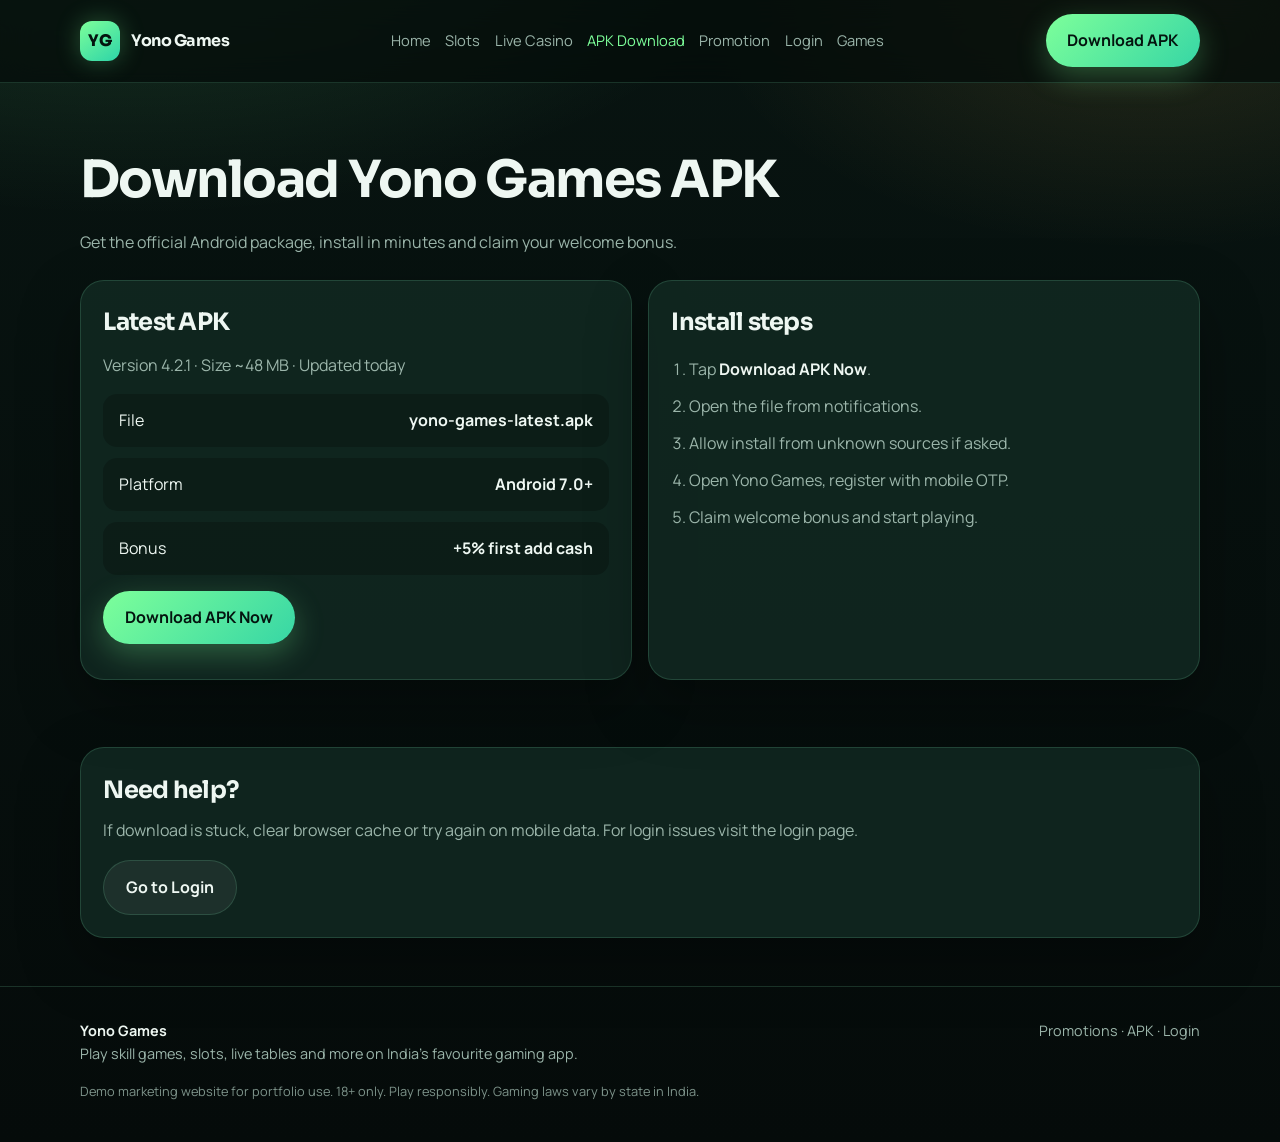
==== apk.html @ c2e61c08 "Initial commit: Yono Games brand site" ====
<!DOCTYPE html>
<html lang="en">
<head>
  <meta charset="UTF-8" />
  <meta name="viewport" content="width=device-width, initial-scale=1.0" />
  <title>APK Download | Yono Games</title>
  <meta name="description" content="Download the latest Yono Games APK for Android. Fast install guide, safe APK and welcome bonus." />
  <link rel="preconnect" href="https://fonts.googleapis.com" />
  <link rel="preconnect" href="https://fonts.gstatic.com" crossorigin />
  <link href="https://fonts.googleapis.com/css2?family=Manrope:wght@400;600;700&family=Sora:wght@600;700;800&display=swap" rel="stylesheet" />
  <link rel="stylesheet" href="assets/styles.css" />
</head>
<body>
  <header class="site-header" data-header></header>
  <main class="container">
    <section class="page-hero">
      <h1>Download Yono Games APK</h1>
      <p>Get the official Android package, install in minutes and claim your welcome bonus.</p>
    </section>

    <section class="grid-2 section" style="padding-top:0">
      <div class="panel">
        <h2>Latest APK</h2>
        <p style="color:var(--muted);margin:.7rem 0 1rem">Version 4.2.1 · Size ~48 MB · Updated today</p>
        <ul class="bonus-list" style="margin-bottom:1rem">
          <li><span>File</span><strong>yono-games-latest.apk</strong></li>
          <li><span>Platform</span><strong>Android 7.0+</strong></li>
          <li><span>Bonus</span><strong>+5% first add cash</strong></li>
        </ul>
        <a class="btn btn-primary" href="#download" id="apk-download">Download APK Now</a>
        <p id="download-status" style="color:var(--muted);margin-top:.8rem;font-size:.9rem"></p>
      </div>

      <div class="panel">
        <h2>Install steps</h2>
        <ol style="margin:1rem 0 0 1.1rem;color:var(--muted);display:grid;gap:.7rem">
          <li>Tap <strong style="color:#eef7f2">Download APK Now</strong>.</li>
          <li>Open the file from notifications.</li>
          <li>Allow install from unknown sources if asked.</li>
          <li>Open Yono Games, register with mobile OTP.</li>
          <li>Claim welcome bonus and start playing.</li>
        </ol>
      </div>
    </section>

    <section class="panel" style="margin-top:1rem">
      <h2>Need help?</h2>
      <p style="color:var(--muted);margin:.6rem 0 1rem">If download is stuck, clear browser cache or try again on mobile data. For login issues visit the login page.</p>
      <a class="btn btn-secondary" href="login.html">Go to Login</a>
    </section>
  </main>
  <footer class="site-footer" data-footer></footer>
  <script src="assets/site.js"></script>
  <script>
    document.getElementById("apk-download")?.addEventListener("click", (e) => {
      e.preventDefault();
      const status = document.getElementById("download-status");
      status.textContent = "Preparing yono-games-latest.apk... Demo download started (placeholder).";
      setTimeout(() => {
        status.textContent = "APK ready. In production this would download the real file.";
      }, 900);
    });
  </script>
</body>
</html>
---- assets/styles.css ----
:root {
  --bg: #07110f;
  --bg-2: #0d1c18;
  --panel: rgba(18, 40, 34, 0.88);
  --line: rgba(120, 220, 170, 0.18);
  --text: #eef7f2;
  --muted: #9bb5aa;
  --lime: #7dff9a;
  --amber: #ffc857;
  --coral: #ff6b5a;
  --glow: rgba(125, 255, 154, 0.28);
  --radius: 18px;
  --shadow: 0 24px 60px rgba(0, 0, 0, 0.35);
  --font-display: "Sora", system-ui, sans-serif;
  --font-body: "Manrope", system-ui, sans-serif;
}

* { box-sizing: border-box; margin: 0; padding: 0; }

html { scroll-behavior: smooth; }

body {
  font-family: var(--font-body);
  color: var(--text);
  background:
    radial-gradient(1200px 600px at 10% -10%, rgba(125, 255, 154, 0.16), transparent 55%),
    radial-gradient(900px 500px at 90% 0%, rgba(255, 200, 87, 0.12), transparent 50%),
    linear-gradient(180deg, #081411 0%, #050b0a 100%);
  min-height: 100vh;
  line-height: 1.6;
}

img { max-width: 100%; display: block; }
a { color: inherit; text-decoration: none; }
ul { list-style: none; }

.container {
  width: min(1120px, calc(100% - 2rem));
  margin-inline: auto;
}

.site-header {
  position: sticky;
  top: 0;
  z-index: 50;
  backdrop-filter: blur(16px);
  background: rgba(5, 12, 10, 0.75);
  border-bottom: 1px solid var(--line);
}

.nav {
  display: flex;
  align-items: center;
  justify-content: space-between;
  gap: 1rem;
  padding: 0.9rem 0;
}

.brand {
  display: flex;
  align-items: center;
  gap: 0.7rem;
  font-family: var(--font-display);
  font-weight: 700;
  letter-spacing: -0.03em;
}

.brand-mark {
  width: 40px;
  height: 40px;
  border-radius: 12px;
  display: grid;
  place-items: center;
  background: linear-gradient(145deg, var(--lime), #2dd4a8);
  color: #04140f;
  font-weight: 800;
  box-shadow: 0 0 24px var(--glow);
}

.nav-links {
  display: flex;
  flex-wrap: wrap;
  gap: 0.35rem 0.9rem;
  font-size: 0.92rem;
  color: var(--muted);
}

.nav-links a:hover,
.nav-links a.active {
  color: var(--lime);
}

.btn {
  display: inline-flex;
  align-items: center;
  justify-content: center;
  gap: 0.45rem;
  border: 0;
  border-radius: 999px;
  padding: 0.85rem 1.35rem;
  font-weight: 700;
  cursor: pointer;
  transition: transform 0.2s ease, box-shadow 0.2s ease, background 0.2s ease;
}

.btn:hover { transform: translateY(-2px); }

.btn-primary {
  background: linear-gradient(135deg, var(--lime), #37d6a5);
  color: #04140f;
  box-shadow: 0 10px 30px var(--glow);
}

.btn-secondary {
  background: rgba(255, 255, 255, 0.06);
  color: var(--text);
  border: 1px solid var(--line);
}

.btn-amber {
  background: linear-gradient(135deg, var(--amber), #ff8f4a);
  color: #2a1600;
}

.hero {
  padding: 4.5rem 0 3rem;
  display: grid;
  gap: 2rem;
  align-items: center;
}

.hero-copy h1 {
  font-family: var(--font-display);
  font-size: clamp(2.4rem, 6vw, 4.4rem);
  line-height: 1.05;
  letter-spacing: -0.04em;
  max-width: 12ch;
  margin-bottom: 1rem;
}

.hero-copy h1 span {
  background: linear-gradient(90deg, var(--lime), var(--amber));
  -webkit-background-clip: text;
  background-clip: text;
  color: transparent;
}

.lead {
  color: var(--muted);
  font-size: 1.08rem;
  max-width: 42ch;
  margin-bottom: 1.5rem;
}

.hero-actions {
  display: flex;
  flex-wrap: wrap;
  gap: 0.8rem;
  margin-bottom: 1.4rem;
}

.stats {
  display: flex;
  flex-wrap: wrap;
  gap: 1rem;
}

.stat {
  min-width: 120px;
  padding: 0.85rem 1rem;
  border-radius: 14px;
  background: rgba(255, 255, 255, 0.04);
  border: 1px solid var(--line);
}

.stat strong {
  display: block;
  font-family: var(--font-display);
  font-size: 1.25rem;
  color: var(--amber);
}

.stat span {
  color: var(--muted);
  font-size: 0.85rem;
}

.hero-card {
  border-radius: 28px;
  padding: 1.4rem;
  background:
    linear-gradient(160deg, rgba(125, 255, 154, 0.12), transparent 40%),
    var(--panel);
  border: 1px solid var(--line);
  box-shadow: var(--shadow);
  animation: floatCard 5s ease-in-out infinite;
}

.hero-card h3 {
  font-family: var(--font-display);
  margin-bottom: 0.8rem;
}

.bonus-list {
  display: grid;
  gap: 0.7rem;
}

.bonus-list li {
  display: flex;
  justify-content: space-between;
  gap: 1rem;
  padding: 0.85rem 1rem;
  border-radius: 14px;
  background: rgba(0, 0, 0, 0.22);
}

.section {
  padding: 3.2rem 0;
}

.section-head {
  display: flex;
  justify-content: space-between;
  align-items: end;
  gap: 1rem;
  margin-bottom: 1.5rem;
}

.section-head h2,
.page-hero h1,
.panel h2 {
  font-family: var(--font-display);
  letter-spacing: -0.03em;
}

.section-head p,
.page-hero p {
  color: var(--muted);
}

.grid-3,
.grid-4,
.grid-2 {
  display: grid;
  gap: 1rem;
}

.grid-2 { grid-template-columns: repeat(2, minmax(0, 1fr)); }
.grid-3 { grid-template-columns: repeat(3, minmax(0, 1fr)); }
.grid-4 { grid-template-columns: repeat(4, minmax(0, 1fr)); }

.card {
  background: var(--panel);
  border: 1px solid var(--line);
  border-radius: var(--radius);
  padding: 1.2rem;
  transition: transform 0.2s ease, border-color 0.2s ease;
}

.card:hover {
  transform: translateY(-4px);
  border-color: rgba(125, 255, 154, 0.4);
}

.card .icon {
  width: 46px;
  height: 46px;
  border-radius: 14px;
  display: grid;
  place-items: center;
  margin-bottom: 0.9rem;
  background: rgba(125, 255, 154, 0.12);
  color: var(--lime);
  font-size: 1.2rem;
}

.card h3 {
  font-family: var(--font-display);
  margin-bottom: 0.4rem;
}

.card p { color: var(--muted); font-size: 0.95rem; }

.page-hero {
  padding: 3.5rem 0 1.5rem;
}

.page-hero h1 {
  font-size: clamp(2rem, 5vw, 3.2rem);
  margin-bottom: 0.6rem;
}

.panel {
  background: var(--panel);
  border: 1px solid var(--line);
  border-radius: 24px;
  padding: 1.4rem;
  box-shadow: var(--shadow);
}

.form {
  display: grid;
  gap: 0.9rem;
}

.form label {
  display: grid;
  gap: 0.4rem;
  color: var(--muted);
  font-size: 0.92rem;
}

.form input,
.form select,
.form textarea {
  width: 100%;
  border: 1px solid var(--line);
  background: rgba(0, 0, 0, 0.28);
  color: var(--text);
  border-radius: 12px;
  padding: 0.9rem 1rem;
  font: inherit;
}

.form input:focus,
.form select:focus,
.form textarea:focus {
  outline: 2px solid rgba(125, 255, 154, 0.35);
  border-color: transparent;
}

.table {
  width: 100%;
  border-collapse: collapse;
}

.table th,
.table td {
  text-align: left;
  padding: 0.85rem 0.6rem;
  border-bottom: 1px solid var(--line);
}

.table th { color: var(--muted); font-weight: 600; }

.badge {
  display: inline-flex;
  padding: 0.25rem 0.6rem;
  border-radius: 999px;
  background: rgba(125, 255, 154, 0.14);
  color: var(--lime);
  font-size: 0.78rem;
  font-weight: 700;
}

.promo-banner {
  border-radius: 24px;
  padding: 1.6rem;
  background:
    linear-gradient(120deg, rgba(255, 200, 87, 0.18), transparent 45%),
    linear-gradient(160deg, rgba(125, 255, 154, 0.12), transparent 50%),
    var(--panel);
  border: 1px solid var(--line);
  margin-bottom: 1rem;
}

.site-footer {
  margin-top: 3rem;
  padding: 2rem 0 2.5rem;
  border-top: 1px solid var(--line);
  color: var(--muted);
  font-size: 0.9rem;
}

.footer-grid {
  display: flex;
  flex-wrap: wrap;
  justify-content: space-between;
  gap: 1rem;
}

.disclaimer {
  margin-top: 1rem;
  font-size: 0.8rem;
  opacity: 0.8;
}

@keyframes floatCard {
  0%, 100% { transform: translateY(0); }
  50% { transform: translateY(-8px); }
}

@media (max-width: 900px) {
  .hero { grid-template-columns: 1fr; }
  .grid-3, .grid-4, .grid-2 { grid-template-columns: 1fr; }
  .nav-links { display: none; }
  .mobile-nav {
    display: flex;
    gap: 0.6rem;
    overflow-x: auto;
    padding: 0 0 0.8rem;
  }
}

@media (min-width: 901px) {
  .hero { grid-template-columns: 1.2fr 0.8fr; }
  .mobile-nav { display: none; }
}
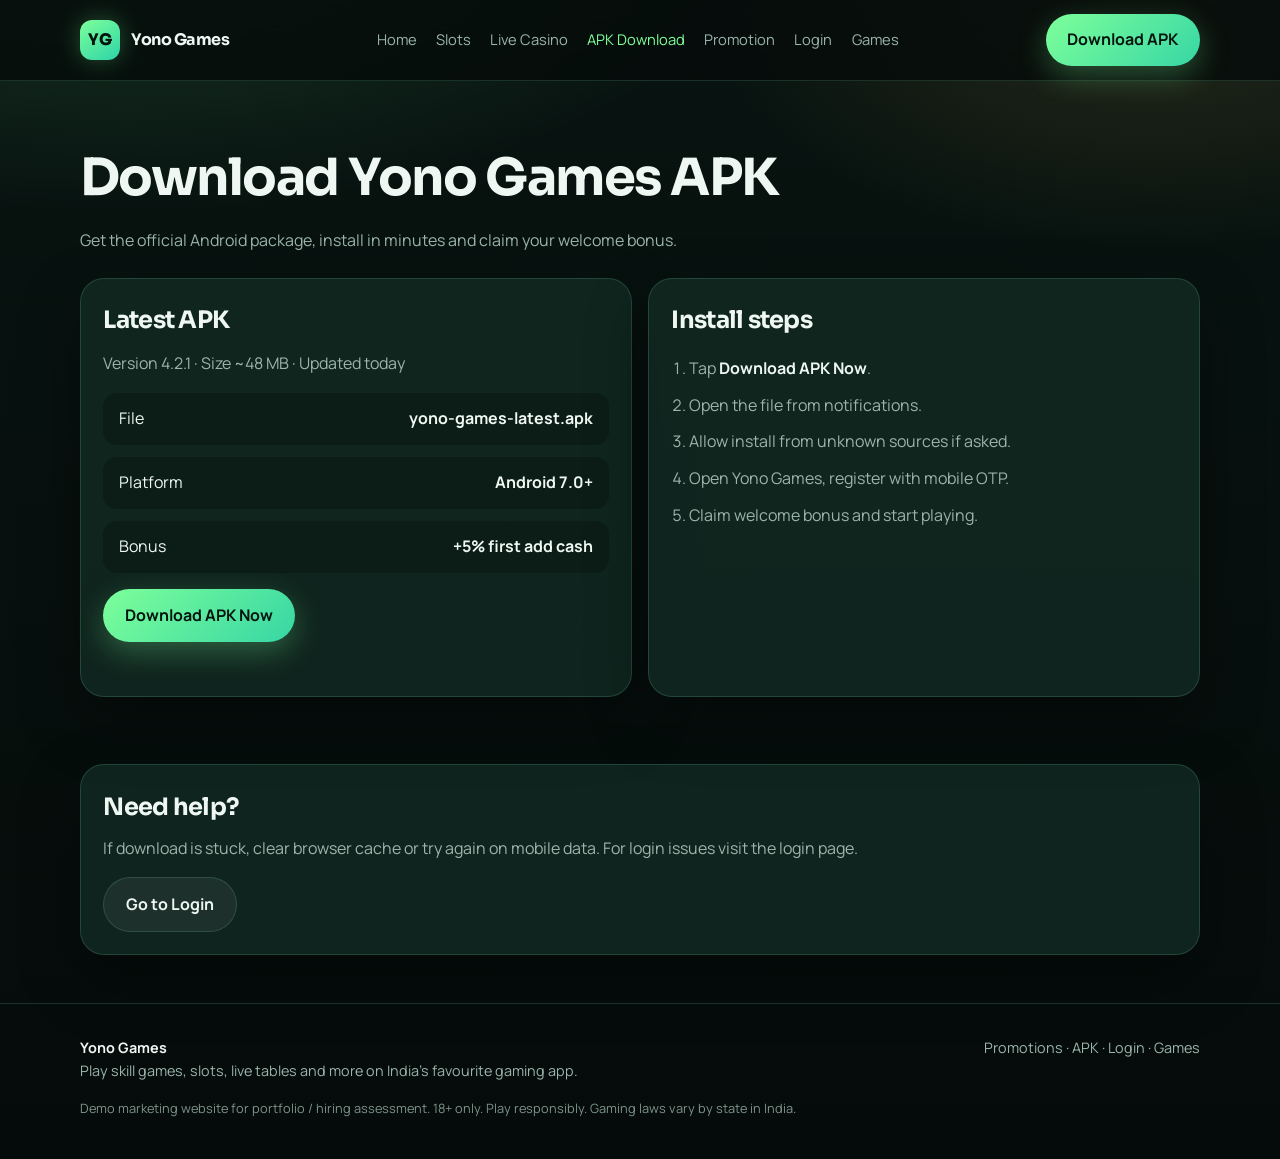
==== commit 0791a1ef: "Polish brand site to senior production quality Keep the same dark lime theme and layout while improv" ====
--- a/apk.html
+++ b/apk.html
@@ -8,11 +8,14 @@
   <link rel="preconnect" href="https://fonts.googleapis.com" />
   <link rel="preconnect" href="https://fonts.gstatic.com" crossorigin />
   <link href="https://fonts.googleapis.com/css2?family=Manrope:wght@400;600;700&family=Sora:wght@600;700;800&display=swap" rel="stylesheet" />
+  <meta name="theme-color" content="#07110f" />
+  <meta name="color-scheme" content="dark" />
   <link rel="stylesheet" href="assets/styles.css" />
 </head>
 <body>
+  <a class="skip-link" href="#main">Skip to content</a>
   <header class="site-header" data-header></header>
-  <main class="container">
+  <main id="main" class="container">
     <section class="page-hero">
       <h1>Download Yono Games APK</h1>
       <p>Get the official Android package, install in minutes and claim your welcome bonus.</p>
@@ -28,7 +31,7 @@
           <li><span>Bonus</span><strong>+5% first add cash</strong></li>
         </ul>
         <a class="btn btn-primary" href="#download" id="apk-download">Download APK Now</a>
-        <p id="download-status" style="color:var(--muted);margin-top:.8rem;font-size:.9rem"></p>
+        <p id="download-status" class="status-toast" role="status" aria-live="polite"></p>
       </div>
 
       <div class="panel">
@@ -51,15 +54,5 @@
   </main>
   <footer class="site-footer" data-footer></footer>
   <script src="assets/site.js"></script>
-  <script>
-    document.getElementById("apk-download")?.addEventListener("click", (e) => {
-      e.preventDefault();
-      const status = document.getElementById("download-status");
-      status.textContent = "Preparing yono-games-latest.apk... Demo download started (placeholder).";
-      setTimeout(() => {
-        status.textContent = "APK ready. In production this would download the real file.";
-      }, 900);
-    });
-  </script>
 </body>
 </html>
--- a/assets/styles.css
+++ b/assets/styles.css
@@ -13,11 +13,20 @@
   --shadow: 0 24px 60px rgba(0, 0, 0, 0.35);
   --font-display: "Sora", system-ui, sans-serif;
   --font-body: "Manrope", system-ui, sans-serif;
-}
-
-* { box-sizing: border-box; margin: 0; padding: 0; }
-
-html { scroll-behavior: smooth; }
+  --header-h: 72px;
+  --touch: 44px;
+}
+
+*,
+*::before,
+*::after { box-sizing: border-box; }
+
+* { margin: 0; padding: 0; }
+
+html {
+  scroll-behavior: smooth;
+  -webkit-text-size-adjust: 100%;
+}
 
 body {
   font-family: var(--font-body);
@@ -28,14 +37,37 @@
     linear-gradient(180deg, #081411 0%, #050b0a 100%);
   min-height: 100vh;
   line-height: 1.6;
-}
-
-img { max-width: 100%; display: block; }
+  overflow-x: hidden;
+}
+
+img { max-width: 100%; display: block; height: auto; }
 a { color: inherit; text-decoration: none; }
 ul { list-style: none; }
+button, input, select, textarea { font: inherit; }
+
+:focus-visible {
+  outline: 2px solid var(--lime);
+  outline-offset: 3px;
+}
+
+.skip-link {
+  position: absolute;
+  left: 1rem;
+  top: -100px;
+  z-index: 1000;
+  background: var(--lime);
+  color: #04140f;
+  padding: 0.7rem 1rem;
+  border-radius: 999px;
+  font-weight: 700;
+}
+
+.skip-link:focus {
+  top: 1rem;
+}
 
 .container {
-  width: min(1120px, calc(100% - 2rem));
+  width: min(1120px, calc(100% - 1.5rem));
   margin-inline: auto;
 }
 
@@ -44,7 +76,8 @@
   top: 0;
   z-index: 50;
   backdrop-filter: blur(16px);
-  background: rgba(5, 12, 10, 0.75);
+  -webkit-backdrop-filter: blur(16px);
+  background: rgba(5, 12, 10, 0.82);
   border-bottom: 1px solid var(--line);
 }
 
@@ -52,8 +85,9 @@
   display: flex;
   align-items: center;
   justify-content: space-between;
-  gap: 1rem;
-  padding: 0.9rem 0;
+  gap: 0.75rem;
+  padding: 0.85rem 0;
+  min-height: var(--header-h);
 }
 
 .brand {
@@ -63,6 +97,7 @@
   font-family: var(--font-display);
   font-weight: 700;
   letter-spacing: -0.03em;
+  flex-shrink: 0;
 }
 
 .brand-mark {
@@ -83,6 +118,14 @@
   gap: 0.35rem 0.9rem;
   font-size: 0.92rem;
   color: var(--muted);
+}
+
+.nav-links a {
+  min-height: var(--touch);
+  display: inline-flex;
+  align-items: center;
+  padding: 0.2rem 0.15rem;
+  transition: color 0.2s ease;
 }
 
 .nav-links a:hover,
@@ -98,12 +141,15 @@
   border: 0;
   border-radius: 999px;
   padding: 0.85rem 1.35rem;
+  min-height: var(--touch);
   font-weight: 700;
   cursor: pointer;
-  transition: transform 0.2s ease, box-shadow 0.2s ease, background 0.2s ease;
+  transition: transform 0.2s ease, box-shadow 0.2s ease, background 0.2s ease, opacity 0.2s ease;
+  text-align: center;
 }
 
 .btn:hover { transform: translateY(-2px); }
+.btn:disabled { opacity: 0.65; cursor: not-allowed; transform: none; }
 
 .btn-primary {
   background: linear-gradient(135deg, var(--lime), #37d6a5);
@@ -123,7 +169,7 @@
 }
 
 .hero {
-  padding: 4.5rem 0 3rem;
+  padding: clamp(2.5rem, 6vw, 4.5rem) 0 3rem;
   display: grid;
   gap: 2rem;
   align-items: center;
@@ -131,7 +177,7 @@
 
 .hero-copy h1 {
   font-family: var(--font-display);
-  font-size: clamp(2.4rem, 6vw, 4.4rem);
+  font-size: clamp(2rem, 6vw, 4.4rem);
   line-height: 1.05;
   letter-spacing: -0.04em;
   max-width: 12ch;
@@ -147,7 +193,7 @@
 
 .lead {
   color: var(--muted);
-  font-size: 1.08rem;
+  font-size: clamp(1rem, 2.5vw, 1.08rem);
   max-width: 42ch;
   margin-bottom: 1.5rem;
 }
@@ -162,11 +208,13 @@
 .stats {
   display: flex;
   flex-wrap: wrap;
-  gap: 1rem;
+  gap: 0.75rem;
 }
 
 .stat {
-  min-width: 120px;
+  min-width: 110px;
+  flex: 1 1 110px;
+  max-width: 180px;
   padding: 0.85rem 1rem;
   border-radius: 14px;
   background: rgba(255, 255, 255, 0.04);
@@ -187,7 +235,7 @@
 
 .hero-card {
   border-radius: 28px;
-  padding: 1.4rem;
+  padding: clamp(1.1rem, 3vw, 1.4rem);
   background:
     linear-gradient(160deg, rgba(125, 255, 154, 0.12), transparent 40%),
     var(--panel);
@@ -209,14 +257,16 @@
 .bonus-list li {
   display: flex;
   justify-content: space-between;
+  align-items: center;
   gap: 1rem;
   padding: 0.85rem 1rem;
   border-radius: 14px;
   background: rgba(0, 0, 0, 0.22);
+  flex-wrap: wrap;
 }
 
 .section {
-  padding: 3.2rem 0;
+  padding: clamp(2.2rem, 5vw, 3.2rem) 0;
 }
 
 .section-head {
@@ -225,6 +275,7 @@
   align-items: end;
   gap: 1rem;
   margin-bottom: 1.5rem;
+  flex-wrap: wrap;
 }
 
 .section-head h2,
@@ -255,12 +306,14 @@
   border: 1px solid var(--line);
   border-radius: var(--radius);
   padding: 1.2rem;
-  transition: transform 0.2s ease, border-color 0.2s ease;
+  transition: transform 0.2s ease, border-color 0.2s ease, box-shadow 0.2s ease;
+  height: 100%;
 }
 
 .card:hover {
   transform: translateY(-4px);
   border-color: rgba(125, 255, 154, 0.4);
+  box-shadow: 0 16px 40px rgba(0, 0, 0, 0.22);
 }
 
 .card .icon {
@@ -283,11 +336,11 @@
 .card p { color: var(--muted); font-size: 0.95rem; }
 
 .page-hero {
-  padding: 3.5rem 0 1.5rem;
+  padding: clamp(2.4rem, 5vw, 3.5rem) 0 1.5rem;
 }
 
 .page-hero h1 {
-  font-size: clamp(2rem, 5vw, 3.2rem);
+  font-size: clamp(1.8rem, 5vw, 3.2rem);
   margin-bottom: 0.6rem;
 }
 
@@ -295,7 +348,7 @@
   background: var(--panel);
   border: 1px solid var(--line);
   border-radius: 24px;
-  padding: 1.4rem;
+  padding: clamp(1.1rem, 3vw, 1.4rem);
   box-shadow: var(--shadow);
 }
 
@@ -320,6 +373,7 @@
   color: var(--text);
   border-radius: 12px;
   padding: 0.9rem 1rem;
+  min-height: var(--touch);
   font: inherit;
 }
 
@@ -330,19 +384,16 @@
   border-color: transparent;
 }
 
-.table {
-  width: 100%;
-  border-collapse: collapse;
-}
-
-.table th,
-.table td {
-  text-align: left;
-  padding: 0.85rem 0.6rem;
-  border-bottom: 1px solid var(--line);
-}
-
-.table th { color: var(--muted); font-weight: 600; }
+.form .hint {
+  color: var(--muted);
+  font-size: 0.82rem;
+}
+
+.form .error {
+  color: #ff8f84;
+  font-size: 0.85rem;
+  min-height: 1.2em;
+}
 
 .badge {
   display: inline-flex;
@@ -365,9 +416,16 @@
   margin-bottom: 1rem;
 }
 
+.status-toast {
+  margin-top: 0.8rem;
+  font-size: 0.9rem;
+  color: var(--muted);
+  min-height: 1.3em;
+}
+
 .site-footer {
   margin-top: 3rem;
-  padding: 2rem 0 2.5rem;
+  padding: 2rem 0 calc(2.5rem + env(safe-area-inset-bottom, 0px));
   border-top: 1px solid var(--line);
   color: var(--muted);
   font-size: 0.9rem;
@@ -386,24 +444,70 @@
   opacity: 0.8;
 }
 
+.mobile-nav {
+  display: none;
+  gap: 0.45rem;
+  overflow-x: auto;
+  padding: 0 0 0.85rem;
+  font-size: 0.85rem;
+  -webkit-overflow-scrolling: touch;
+  scrollbar-width: none;
+}
+
+.mobile-nav::-webkit-scrollbar { display: none; }
+
+.mobile-nav a {
+  flex: 0 0 auto;
+  min-height: 36px;
+  padding: 0.45rem 0.8rem;
+  border-radius: 999px;
+  border: 1px solid var(--line);
+  background: rgba(255, 255, 255, 0.04);
+  color: var(--muted);
+  white-space: nowrap;
+}
+
+.mobile-nav a.active {
+  color: #04140f;
+  background: var(--lime);
+  border-color: transparent;
+  font-weight: 700;
+}
+
+.header-cta {
+  flex-shrink: 0;
+}
+
 @keyframes floatCard {
   0%, 100% { transform: translateY(0); }
   50% { transform: translateY(-8px); }
 }
 
 @media (max-width: 900px) {
-  .hero { grid-template-columns: 1fr; }
+  .hero { grid-template-columns: 1fr; padding-top: 2.2rem; }
   .grid-3, .grid-4, .grid-2 { grid-template-columns: 1fr; }
   .nav-links { display: none; }
-  .mobile-nav {
-    display: flex;
-    gap: 0.6rem;
-    overflow-x: auto;
-    padding: 0 0 0.8rem;
-  }
+  .mobile-nav { display: flex; }
+  .header-cta { padding: 0.7rem 1rem; font-size: 0.88rem; }
+  .hero-copy h1 { max-width: none; }
+  .section-head { align-items: start; }
 }
 
 @media (min-width: 901px) {
   .hero { grid-template-columns: 1.2fr 0.8fr; }
   .mobile-nav { display: none; }
 }
+
+@media (max-width: 480px) {
+  .container { width: min(1120px, calc(100% - 1.1rem)); }
+  .btn { width: 100%; }
+  .hero-actions .btn { width: auto; flex: 1 1 auto; }
+  .stat { max-width: none; }
+}
+
+@media (prefers-reduced-motion: reduce) {
+  html { scroll-behavior: auto; }
+  .hero-card { animation: none; }
+  .btn, .card { transition: none; }
+  .btn:hover, .card:hover { transform: none; }
+}
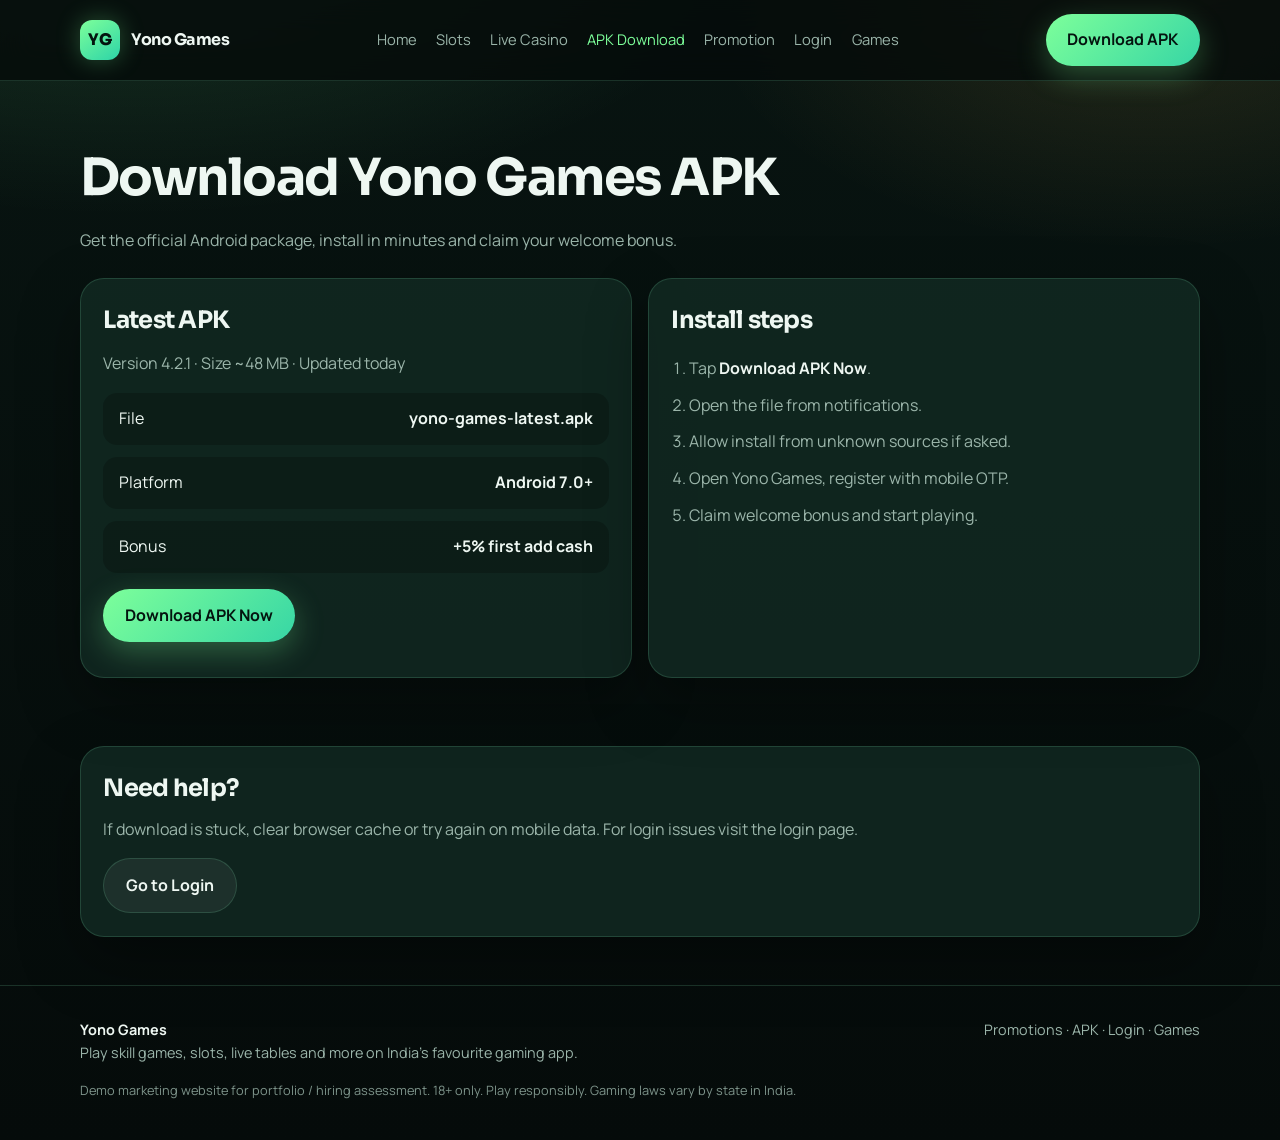
==== commit c6ed7b05: "Add mobile hamburger sidenav for responsive navigation Replace crowded horizontal mobile chips with " ====
--- a/apk.html
+++ b/apk.html
@@ -8,14 +8,11 @@
   <link rel="preconnect" href="https://fonts.googleapis.com" />
   <link rel="preconnect" href="https://fonts.gstatic.com" crossorigin />
   <link href="https://fonts.googleapis.com/css2?family=Manrope:wght@400;600;700&family=Sora:wght@600;700;800&display=swap" rel="stylesheet" />
-  <meta name="theme-color" content="#07110f" />
-  <meta name="color-scheme" content="dark" />
   <link rel="stylesheet" href="assets/styles.css" />
 </head>
 <body>
-  <a class="skip-link" href="#main">Skip to content</a>
   <header class="site-header" data-header></header>
-  <main id="main" class="container">
+  <main class="container">
     <section class="page-hero">
       <h1>Download Yono Games APK</h1>
       <p>Get the official Android package, install in minutes and claim your welcome bonus.</p>
@@ -31,7 +28,7 @@
           <li><span>Bonus</span><strong>+5% first add cash</strong></li>
         </ul>
         <a class="btn btn-primary" href="#download" id="apk-download">Download APK Now</a>
-        <p id="download-status" class="status-toast" role="status" aria-live="polite"></p>
+        <p id="download-status" style="color:var(--muted);margin-top:.8rem;font-size:.9rem"></p>
       </div>
 
       <div class="panel">
@@ -54,5 +51,15 @@
   </main>
   <footer class="site-footer" data-footer></footer>
   <script src="assets/site.js"></script>
+  <script>
+    document.getElementById("apk-download")?.addEventListener("click", (e) => {
+      e.preventDefault();
+      const status = document.getElementById("download-status");
+      status.textContent = "Preparing yono-games-latest.apk... Demo download started (placeholder).";
+      setTimeout(() => {
+        status.textContent = "APK ready. In production this would download the real file.";
+      }, 900);
+    });
+  </script>
 </body>
 </html>
--- a/assets/styles.css
+++ b/assets/styles.css
@@ -444,39 +444,134 @@
   opacity: 0.8;
 }
 
-.mobile-nav {
+.header-cta { flex-shrink: 0; }
+.cta-short { display: none; }
+
+.nav-actions {
+  display: flex;
+  align-items: center;
+  gap: 0.55rem;
+  flex-shrink: 0;
+}
+
+.menu-toggle {
   display: none;
-  gap: 0.45rem;
-  overflow-x: auto;
-  padding: 0 0 0.85rem;
-  font-size: 0.85rem;
-  -webkit-overflow-scrolling: touch;
-  scrollbar-width: none;
-}
-
-.mobile-nav::-webkit-scrollbar { display: none; }
-
-.mobile-nav a {
-  flex: 0 0 auto;
-  min-height: 36px;
-  padding: 0.45rem 0.8rem;
-  border-radius: 999px;
-  border: 1px solid var(--line);
-  background: rgba(255, 255, 255, 0.04);
-  color: var(--muted);
-  white-space: nowrap;
-}
-
-.mobile-nav a.active {
-  color: #04140f;
-  background: var(--lime);
-  border-color: transparent;
-  font-weight: 700;
-}
-
-.header-cta {
-  flex-shrink: 0;
-}
+  width: 44px;
+  height: 44px;
+  border: 1px solid var(--line);
+  border-radius: 12px;
+  background: rgba(255, 255, 255, 0.05);
+  color: var(--text);
+  cursor: pointer;
+  align-items: center;
+  justify-content: center;
+  padding: 0;
+}
+
+.menu-toggle-bars {
+  width: 18px;
+  height: 14px;
+  display: grid;
+  gap: 4px;
+}
+
+.menu-toggle-bars span {
+  display: block;
+  height: 2px;
+  border-radius: 2px;
+  background: var(--text);
+  transition: transform 0.25s ease, opacity 0.25s ease;
+}
+
+body.nav-open .menu-toggle-bars span:nth-child(1) {
+  transform: translateY(6px) rotate(45deg);
+}
+body.nav-open .menu-toggle-bars span:nth-child(2) { opacity: 0; }
+body.nav-open .menu-toggle-bars span:nth-child(3) {
+  transform: translateY(-6px) rotate(-45deg);
+}
+
+.nav-overlay {
+  position: fixed;
+  inset: 0;
+  background: rgba(0, 0, 0, 0.55);
+  opacity: 0;
+  pointer-events: none;
+  transition: opacity 0.28s ease;
+  z-index: 80;
+}
+
+.nav-overlay.is-visible {
+  opacity: 1;
+  pointer-events: auto;
+}
+
+.side-nav {
+  position: fixed;
+  top: 0;
+  right: 0;
+  width: min(320px, 86vw);
+  height: 100%;
+  background: linear-gradient(180deg, #0d1c18 0%, #07110f 100%);
+  border-left: 1px solid var(--line);
+  box-shadow: -20px 0 50px rgba(0, 0, 0, 0.45);
+  z-index: 90;
+  transform: translateX(105%);
+  transition: transform 0.3s cubic-bezier(0.22, 1, 0.36, 1);
+  padding: 1rem 1rem 1.4rem;
+  display: flex;
+  flex-direction: column;
+  gap: 1rem;
+}
+
+.side-nav.is-open { transform: translateX(0); }
+
+.side-nav-head {
+  display: flex;
+  align-items: center;
+  justify-content: space-between;
+  gap: 0.75rem;
+  padding-bottom: 0.75rem;
+  border-bottom: 1px solid var(--line);
+}
+
+.side-nav-close {
+  width: 40px;
+  height: 40px;
+  border-radius: 10px;
+  border: 1px solid var(--line);
+  background: rgba(255,255,255,0.05);
+  color: var(--text);
+  cursor: pointer;
+}
+
+.side-nav-links {
+  display: grid;
+  gap: 0.35rem;
+  overflow-y: auto;
+}
+
+.side-nav-links a {
+  display: flex;
+  align-items: center;
+  min-height: 48px;
+  padding: 0.75rem 0.9rem;
+  border-radius: 12px;
+  color: var(--muted);
+  border: 1px solid transparent;
+  transition: background 0.2s ease, color 0.2s ease, border-color 0.2s ease;
+}
+
+.side-nav-links a:hover,
+.side-nav-links a.active {
+  color: var(--lime);
+  background: rgba(125, 255, 154, 0.08);
+  border-color: rgba(125, 255, 154, 0.22);
+}
+
+.side-nav-cta { margin-top: auto; width: 100%; }
+
+body.nav-open { overflow: hidden; }
 
 @keyframes floatCard {
   0%, 100% { transform: translateY(0); }
@@ -487,20 +582,25 @@
   .hero { grid-template-columns: 1fr; padding-top: 2.2rem; }
   .grid-3, .grid-4, .grid-2 { grid-template-columns: 1fr; }
   .nav-links { display: none; }
-  .mobile-nav { display: flex; }
-  .header-cta { padding: 0.7rem 1rem; font-size: 0.88rem; }
+  .menu-toggle { display: inline-flex; }
+  .header-cta { padding: 0.7rem 0.95rem; font-size: 0.88rem; width: auto; }
   .hero-copy h1 { max-width: none; }
   .section-head { align-items: start; }
 }
 
 @media (min-width: 901px) {
   .hero { grid-template-columns: 1.2fr 0.8fr; }
-  .mobile-nav { display: none; }
+  .menu-toggle,
+  .side-nav,
+  .nav-overlay { display: none !important; }
 }
 
 @media (max-width: 480px) {
   .container { width: min(1120px, calc(100% - 1.1rem)); }
-  .btn { width: 100%; }
+  .cta-full { display: none; }
+  .cta-short { display: inline; }
+  .brand-text { max-width: 9ch; overflow: hidden; text-overflow: ellipsis; white-space: nowrap; }
+  .btn:not(.header-cta):not(.side-nav-cta) { width: 100%; }
   .hero-actions .btn { width: auto; flex: 1 1 auto; }
   .stat { max-width: none; }
 }
@@ -508,6 +608,6 @@
 @media (prefers-reduced-motion: reduce) {
   html { scroll-behavior: auto; }
   .hero-card { animation: none; }
-  .btn, .card { transition: none; }
+  .btn, .card, .side-nav, .nav-overlay, .menu-toggle-bars span { transition: none; }
   .btn:hover, .card:hover { transform: none; }
 }
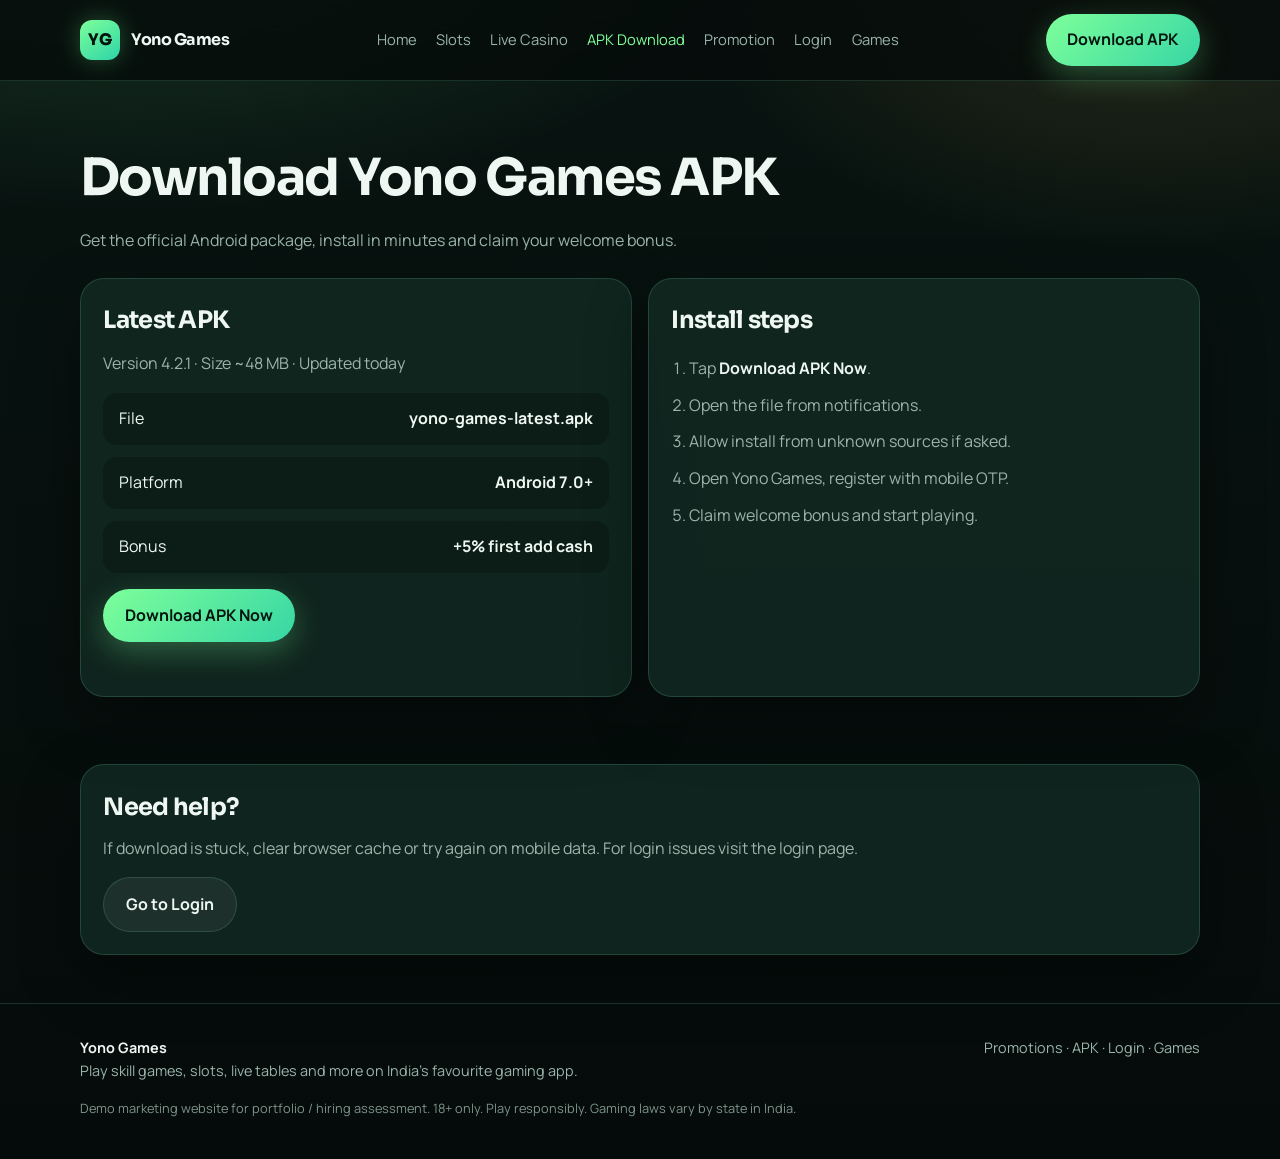
==== commit 7e9c19d5: "Fix broken live pages by restoring matching HTML HTML had been overwritten with an incompatible temp" ====
--- a/apk.html
+++ b/apk.html
@@ -8,11 +8,14 @@
   <link rel="preconnect" href="https://fonts.googleapis.com" />
   <link rel="preconnect" href="https://fonts.gstatic.com" crossorigin />
   <link href="https://fonts.googleapis.com/css2?family=Manrope:wght@400;600;700&family=Sora:wght@600;700;800&display=swap" rel="stylesheet" />
+  <meta name="theme-color" content="#07110f" />
+  <meta name="color-scheme" content="dark" />
   <link rel="stylesheet" href="assets/styles.css" />
 </head>
 <body>
+  <a class="skip-link" href="#main">Skip to content</a>
   <header class="site-header" data-header></header>
-  <main class="container">
+  <main id="main" class="container">
     <section class="page-hero">
       <h1>Download Yono Games APK</h1>
       <p>Get the official Android package, install in minutes and claim your welcome bonus.</p>
@@ -28,7 +31,7 @@
           <li><span>Bonus</span><strong>+5% first add cash</strong></li>
         </ul>
         <a class="btn btn-primary" href="#download" id="apk-download">Download APK Now</a>
-        <p id="download-status" style="color:var(--muted);margin-top:.8rem;font-size:.9rem"></p>
+        <p id="download-status" class="status-toast" role="status" aria-live="polite"></p>
       </div>
 
       <div class="panel">
@@ -51,15 +54,5 @@
   </main>
   <footer class="site-footer" data-footer></footer>
   <script src="assets/site.js"></script>
-  <script>
-    document.getElementById("apk-download")?.addEventListener("click", (e) => {
-      e.preventDefault();
-      const status = document.getElementById("download-status");
-      status.textContent = "Preparing yono-games-latest.apk... Demo download started (placeholder).";
-      setTimeout(() => {
-        status.textContent = "APK ready. In production this would download the real file.";
-      }, 900);
-    });
-  </script>
 </body>
 </html>
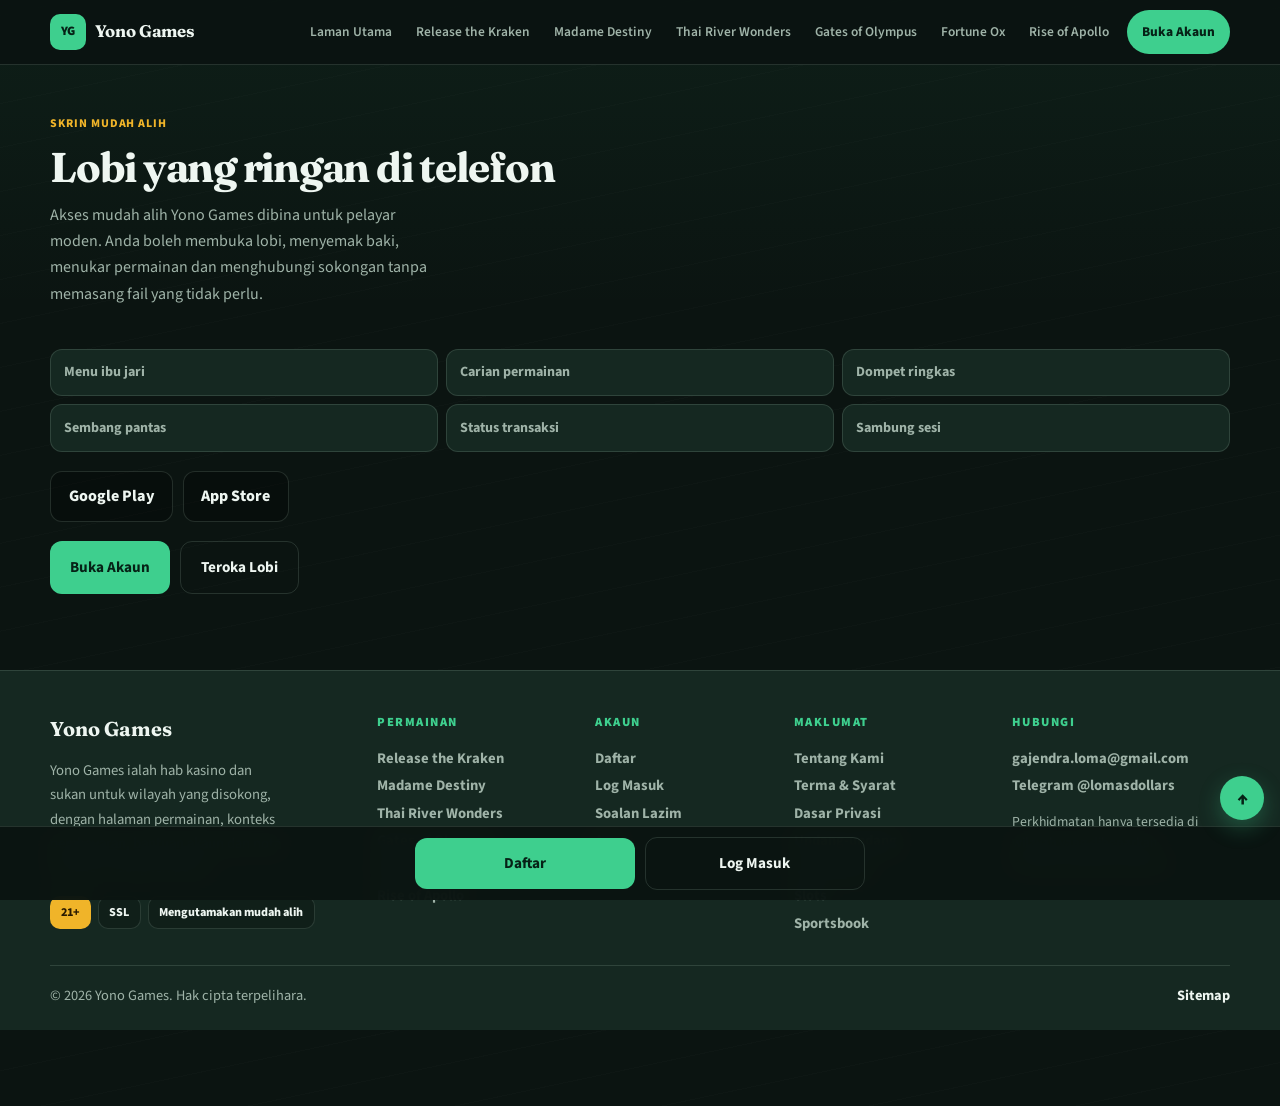
==== commit 1a0dd781: "update for yono games" ====
--- a/apk.html
+++ b/apk.html
@@ -1,58 +1,55 @@
 <!DOCTYPE html>
-<html lang="en">
+<html lang="ms-MY">
 <head>
   <meta charset="UTF-8" />
-  <meta name="viewport" content="width=device-width, initial-scale=1.0" />
-  <title>APK Download | Yono Games</title>
-  <meta name="description" content="Download the latest Yono Games APK for Android. Fast install guide, safe APK and welcome bonus." />
+  <meta name="viewport" content="width=device-width, initial-scale=1.0, viewport-fit=cover" />
+  <meta name="theme-color" content="#0b1411" />
+  <link rel="icon" href="assets/favicon.ico" sizes="any" />
+  <link rel="icon" type="image/png" href="assets/favicon-32.png" sizes="32x32" />
+  <link rel="apple-touch-icon" href="assets/apple-touch-icon.png" />
+  <title>App | Yono Games</title>
+  <meta name="description" content="Akses mudah alih Yono Games — lobi ringan di telefon dengan Google Play / App Store paths." />
   <link rel="preconnect" href="https://fonts.googleapis.com" />
   <link rel="preconnect" href="https://fonts.gstatic.com" crossorigin />
-  <link href="https://fonts.googleapis.com/css2?family=Manrope:wght@400;600;700&family=Sora:wght@600;700;800&display=swap" rel="stylesheet" />
-  <meta name="theme-color" content="#07110f" />
-  <meta name="color-scheme" content="dark" />
+  <link href="https://fonts.googleapis.com/css2?family=Fraunces:opsz,wght@9..144,600;9..144,700&family=Source+Sans+3:wght@400;600;700;800&display=swap" rel="stylesheet" />
   <link rel="stylesheet" href="assets/styles.css" />
 </head>
 <body>
-  <a class="skip-link" href="#main">Skip to content</a>
   <header class="site-header" data-header></header>
-  <main id="main" class="container">
+  <main class="container" style="padding:1.5rem 0 2.5rem">
     <section class="page-hero">
-      <h1>Download Yono Games APK</h1>
-      <p>Get the official Android package, install in minutes and claim your welcome bonus.</p>
+      <p class="eyebrow">Skrin mudah alih</p>
+      <h1>Lobi yang ringan di telefon</h1>
+      <p class="lead">
+        Akses mudah alih Yono Games dibina untuk pelayar moden. Anda boleh membuka lobi, menyemak baki, menukar permainan dan menghubungi sokongan tanpa memasang fail yang tidak perlu.
+      </p>
     </section>
-
-    <section class="grid-2 section" style="padding-top:0">
-      <div class="panel">
-        <h2>Latest APK</h2>
-        <p style="color:var(--muted);margin:.7rem 0 1rem">Version 4.2.1 · Size ~48 MB · Updated today</p>
-        <ul class="bonus-list" style="margin-bottom:1rem">
-          <li><span>File</span><strong>yono-games-latest.apk</strong></li>
-          <li><span>Platform</span><strong>Android 7.0+</strong></li>
-          <li><span>Bonus</span><strong>+5% first add cash</strong></li>
-        </ul>
-        <a class="btn btn-primary" href="#download" id="apk-download">Download APK Now</a>
-        <p id="download-status" class="status-toast" role="status" aria-live="polite"></p>
-      </div>
-
-      <div class="panel">
-        <h2>Install steps</h2>
-        <ol style="margin:1rem 0 0 1.1rem;color:var(--muted);display:grid;gap:.7rem">
-          <li>Tap <strong style="color:#eef7f2">Download APK Now</strong>.</li>
-          <li>Open the file from notifications.</li>
-          <li>Allow install from unknown sources if asked.</li>
-          <li>Open Yono Games, register with mobile OTP.</li>
-          <li>Claim welcome bonus and start playing.</li>
-        </ol>
-      </div>
-    </section>
-
-    <section class="panel" style="margin-top:1rem">
-      <h2>Need help?</h2>
-      <p style="color:var(--muted);margin:.6rem 0 1rem">If download is stuck, clear browser cache or try again on mobile data. For login issues visit the login page.</p>
-      <a class="btn btn-secondary" href="login.html">Go to Login</a>
-    </section>
+    <ul class="chip-grid" style="margin:1.2rem 0">
+      <li>Menu ibu jari</li>
+      <li>Carian permainan</li>
+      <li>Dompet ringkas</li>
+      <li>Sembang pantas</li>
+      <li>Status transaksi</li>
+      <li>Sambung sesi</li>
+    </ul>
+    <div class="store-row">
+      <a class="store-btn" href="#download" id="apk-download">Google Play</a>
+      <a class="store-btn" href="#download">App Store</a>
+    </div>
+    <p id="download-status" class="muted" style="margin-top:1rem"></p>
+    <div class="hero-actions" style="margin-top:1.2rem">
+      <a class="btn btn-primary" href="login.html">Buka Akaun</a>
+      <a class="btn btn-ghost" href="index.html#games">Teroka Lobi</a>
+    </div>
   </main>
   <footer class="site-footer" data-footer></footer>
   <script src="assets/site.js"></script>
+  <script>
+    document.getElementById("apk-download")?.addEventListener("click", (e) => {
+      e.preventDefault();
+      document.getElementById("download-status").textContent =
+        "Sediakan pakej app rasmi… Jika muat turun tidak bermula, ketik semula.";
+    });
+  </script>
 </body>
 </html>
--- a/assets/styles.css
+++ b/assets/styles.css
@@ -1,613 +1,1028 @@
 :root {
-  --bg: #07110f;
-  --bg-2: #0d1c18;
-  --panel: rgba(18, 40, 34, 0.88);
-  --line: rgba(120, 220, 170, 0.18);
-  --text: #eef7f2;
-  --muted: #9bb5aa;
-  --lime: #7dff9a;
-  --amber: #ffc857;
-  --coral: #ff6b5a;
-  --glow: rgba(125, 255, 154, 0.28);
-  --radius: 18px;
-  --shadow: 0 24px 60px rgba(0, 0, 0, 0.35);
-  --font-display: "Sora", system-ui, sans-serif;
-  --font-body: "Manrope", system-ui, sans-serif;
-  --header-h: 72px;
+  --bg: #0b1411;
+  --bg-2: #12201b;
+  --panel: #152821;
+  --panel-2: #1a3028;
+  --line: rgba(180, 210, 190, 0.16);
+  --text: #eef6f1;
+  --muted: #9fb3a8;
+  --accent: #3ecf8e;
+  --accent-soft: rgba(62, 207, 142, 0.14);
+  --amber: #f0b429;
+  --radius: 14px;
+  --font-display: "Fraunces", Georgia, serif;
+  --font-body: "Source Sans 3", "Segoe UI", sans-serif;
+  --header-h: 64px;
+  --bottom-h: 64px;
   --touch: 44px;
 }
 
-*,
-*::before,
-*::after { box-sizing: border-box; }
-
-* { margin: 0; padding: 0; }
-
+* { box-sizing: border-box; margin: 0; padding: 0; }
 html {
   scroll-behavior: smooth;
-  -webkit-text-size-adjust: 100%;
-}
-
+  overflow-x: clip;
+}
 body {
   font-family: var(--font-body);
   color: var(--text);
   background:
-    radial-gradient(1200px 600px at 10% -10%, rgba(125, 255, 154, 0.16), transparent 55%),
-    radial-gradient(900px 500px at 90% 0%, rgba(255, 200, 87, 0.12), transparent 50%),
-    linear-gradient(180deg, #081411 0%, #050b0a 100%);
+    linear-gradient(180deg, rgba(62, 207, 142, 0.06), transparent 28%),
+    repeating-linear-gradient(
+      -12deg,
+      transparent,
+      transparent 42px,
+      rgba(255, 255, 255, 0.012) 42px,
+      rgba(255, 255, 255, 0.012) 43px
+    ),
+    var(--bg);
   min-height: 100vh;
-  line-height: 1.6;
-  overflow-x: hidden;
-}
-
-img { max-width: 100%; display: block; height: auto; }
+  line-height: 1.65;
+  padding-bottom: calc(var(--bottom-h) + env(safe-area-inset-bottom, 0px) + 12px);
+  -webkit-font-smoothing: antialiased;
+  overflow-x: clip;
+  width: 100%;
+}
+img { max-width: 100%; height: auto; display: block; }
 a { color: inherit; text-decoration: none; }
 ul { list-style: none; }
-button, input, select, textarea { font: inherit; }
-
-:focus-visible {
-  outline: 2px solid var(--lime);
-  outline-offset: 3px;
-}
-
-.skip-link {
-  position: absolute;
-  left: 1rem;
-  top: -100px;
-  z-index: 1000;
-  background: var(--lime);
-  color: #04140f;
-  padding: 0.7rem 1rem;
-  border-radius: 999px;
-  font-weight: 700;
-}
-
-.skip-link:focus {
-  top: 1rem;
-}
+button { font: inherit; cursor: pointer; border: 0; background: none; color: inherit; }
 
 .container {
-  width: min(1120px, calc(100% - 1.5rem));
+  width: min(1180px, calc(100% - 2rem));
   margin-inline: auto;
-}
-
+  max-width: 100%;
+}
+main {
+  min-width: 0;
+  max-width: 100%;
+  overflow-x: clip;
+}
+
+/* Header */
 .site-header {
   position: sticky;
   top: 0;
-  z-index: 50;
-  backdrop-filter: blur(16px);
-  -webkit-backdrop-filter: blur(16px);
-  background: rgba(5, 12, 10, 0.82);
+  z-index: 80;
+  background: rgba(11, 20, 17, 0.94);
   border-bottom: 1px solid var(--line);
-}
-
+  backdrop-filter: blur(14px);
+}
 .nav {
   display: flex;
   align-items: center;
-  justify-content: space-between;
   gap: 0.75rem;
-  padding: 0.85rem 0;
   min-height: var(--header-h);
 }
-
 .brand {
   display: flex;
   align-items: center;
-  gap: 0.7rem;
+  gap: 0.55rem;
   font-family: var(--font-display);
   font-weight: 700;
-  letter-spacing: -0.03em;
+  letter-spacing: -0.02em;
+  white-space: nowrap;
+  font-size: 1.05rem;
+  min-width: 0;
+  max-width: calc(100% - 56px);
+}
+.brand-mark {
+  width: 36px;
+  height: 36px;
+  border-radius: 10px;
+  display: grid;
+  place-items: center;
+  background: var(--accent);
+  color: #062116;
+  font-family: var(--font-body);
+  font-size: 0.8rem;
+  font-weight: 900;
   flex-shrink: 0;
 }
-
-.brand-mark {
-  width: 40px;
-  height: 40px;
-  border-radius: 12px;
-  display: grid;
-  place-items: center;
-  background: linear-gradient(145deg, var(--lime), #2dd4a8);
-  color: #04140f;
-  font-weight: 800;
-  box-shadow: 0 0 24px var(--glow);
-}
-
+.brand-text {
+  overflow: hidden;
+  text-overflow: ellipsis;
+  white-space: nowrap;
+}
 .nav-links {
-  display: flex;
+  display: none;
   flex-wrap: wrap;
-  gap: 0.35rem 0.9rem;
-  font-size: 0.92rem;
-  color: var(--muted);
-}
-
+  gap: 0.2rem;
+  align-items: center;
+  justify-content: flex-end;
+  margin-left: auto;
+}
 .nav-links a {
+  padding: 0.4rem 0.65rem;
+  border-radius: 999px;
+  font-size: 0.84rem;
+  font-weight: 600;
+  color: var(--muted);
   min-height: var(--touch);
   display: inline-flex;
   align-items: center;
-  padding: 0.2rem 0.15rem;
-  transition: color 0.2s ease;
-}
-
+}
 .nav-links a:hover,
 .nav-links a.active {
-  color: var(--lime);
-}
-
+  color: var(--accent);
+  background: var(--accent-soft);
+}
+.nav-cta {
+  margin-left: 0.25rem;
+  background: var(--accent) !important;
+  color: #062116 !important;
+  padding: 0.5rem 0.95rem !important;
+  font-weight: 800 !important;
+}
+.menu-toggle {
+  display: inline-flex;
+  flex-direction: column;
+  margin-left: auto;
+  width: 44px;
+  height: 44px;
+  border-radius: 12px;
+  border: 1px solid var(--line);
+  background: rgba(255,255,255,0.04);
+  align-items: center;
+  justify-content: center;
+  flex-shrink: 0;
+  gap: 4px;
+}
+.menu-toggle span {
+  display: block;
+  width: 16px;
+  height: 2px;
+  background: var(--text);
+  border-radius: 2px;
+}
+.mobile-nav {
+  display: none;
+  flex-direction: column;
+  gap: 0.35rem;
+  padding: 0 0 0.85rem;
+}
+.mobile-nav:not([hidden]) { display: flex; }
+.mobile-nav a {
+  min-height: 48px;
+  display: flex;
+  align-items: center;
+  padding: 0.7rem 0.9rem;
+  border-radius: 12px;
+  border: 1px solid var(--line);
+  background: var(--panel);
+  font-weight: 700;
+  color: var(--muted);
+}
+.mobile-nav a.active,
+.mobile-nav a:hover {
+  color: var(--accent);
+  border-color: rgba(62, 207, 142, 0.35);
+  background: var(--accent-soft);
+}
+.mobile-nav .nav-cta {
+  justify-content: center;
+  margin-left: 0;
+}
+
+/* Buttons */
 .btn {
   display: inline-flex;
   align-items: center;
   justify-content: center;
+  gap: 0.4rem;
+  border-radius: 12px;
+  padding: 0.8rem 1.25rem;
+  font-weight: 700;
+  font-size: 0.95rem;
+  min-height: var(--touch);
+  transition: transform 0.15s ease, background 0.15s ease;
+}
+.btn:hover { transform: translateY(-1px); }
+.btn-primary { background: var(--accent); color: #062116; }
+.btn-ghost {
+  background: transparent;
+  border: 1px solid var(--line);
+  color: var(--text);
+}
+.btn-lg { padding: 0.9rem 1.45rem; }
+.btn-amber { background: var(--amber); color: #2a1a00; }
+
+/* Layout shell + TOC */
+.page-shell {
+  display: grid;
+  gap: 1.25rem;
+  padding: 1rem 0 2rem;
+  width: 100%;
+  min-width: 0;
+}
+.page-shell > * { min-width: 0; max-width: 100%; }
+.toc {
+  display: none;
+  position: sticky;
+  top: calc(var(--header-h) + 12px);
+  background: var(--panel);
+  border: 1px solid var(--line);
+  border-radius: 16px;
+  padding: 1rem;
+  max-height: calc(100vh - var(--header-h) - 28px);
+  overflow: auto;
+}
+.toc-label {
+  font-size: 0.72rem;
+  font-weight: 800;
+  letter-spacing: 0.08em;
+  text-transform: uppercase;
+  color: var(--amber);
+  margin-bottom: 0.75rem;
+}
+.toc-link {
+  display: flex;
+  gap: 0.55rem;
+  align-items: flex-start;
+  padding: 0.55rem 0.65rem;
+  border-radius: 10px;
+  background: rgba(255,255,255,0.03);
+  color: var(--text);
+  font-size: 0.82rem;
+  font-weight: 600;
+  margin-bottom: 0.35rem;
+  line-height: 1.35;
+}
+.toc-link:hover { background: var(--accent-soft); color: var(--accent); }
+.toc-link span {
+  color: var(--accent);
+  font-weight: 800;
+  min-width: 1.15rem;
+}
+
+/* Mobile TOC strip */
+.toc-mobile {
+  display: flex;
   gap: 0.45rem;
-  border: 0;
+  overflow-x: auto;
+  overflow-y: hidden;
+  width: 100%;
+  max-width: 100%;
+  padding-bottom: 0.45rem;
+  margin-bottom: 0.5rem;
+  -webkit-overflow-scrolling: touch;
+  scrollbar-width: thin;
+  overscroll-behavior-x: contain;
+}
+.toc-mobile a {
+  flex: 0 0 auto;
+  white-space: nowrap;
+  padding: 0.45rem 0.75rem;
   border-radius: 999px;
-  padding: 0.85rem 1.35rem;
-  min-height: var(--touch);
-  font-weight: 700;
-  cursor: pointer;
-  transition: transform 0.2s ease, box-shadow 0.2s ease, background 0.2s ease, opacity 0.2s ease;
-  text-align: center;
-}
-
-.btn:hover { transform: translateY(-2px); }
-.btn:disabled { opacity: 0.65; cursor: not-allowed; transform: none; }
-
-.btn-primary {
-  background: linear-gradient(135deg, var(--lime), #37d6a5);
-  color: #04140f;
-  box-shadow: 0 10px 30px var(--glow);
-}
-
-.btn-secondary {
-  background: rgba(255, 255, 255, 0.06);
-  color: var(--text);
-  border: 1px solid var(--line);
-}
-
-.btn-amber {
-  background: linear-gradient(135deg, var(--amber), #ff8f4a);
-  color: #2a1600;
-}
-
+  border: 1px solid var(--line);
+  background: var(--panel);
+  font-size: 0.8rem;
+  font-weight: 700;
+  color: var(--muted);
+}
+.toc-mobile a span { color: var(--accent); margin-right: 0.3rem; }
+
+/* Hero */
 .hero {
-  padding: clamp(2.5rem, 6vw, 4.5rem) 0 3rem;
-  display: grid;
-  gap: 2rem;
-  align-items: center;
-}
-
+  display: grid;
+  gap: 1rem;
+  margin-bottom: 0.5rem;
+}
+.hero-media {
+  border-radius: 18px;
+  min-height: 240px;
+  border: 1px solid var(--line);
+  position: relative;
+  overflow: hidden;
+  background: var(--panel-2);
+}
+.hero-media img {
+  width: 100%;
+  height: 100%;
+  min-height: 240px;
+  object-fit: cover;
+  display: block;
+}
+.hero-media::after {
+  content: "";
+  position: absolute;
+  inset: 0;
+  background: linear-gradient(180deg, rgba(11,20,17,0.08), rgba(11,20,17,0.72));
+  pointer-events: none;
+}
+.hero-media .chip-float {
+  position: absolute;
+  left: 0.85rem;
+  right: 0.85rem;
+  bottom: 0.85rem;
+  display: flex;
+  flex-wrap: wrap;
+  gap: 0.4rem;
+  z-index: 1;
+}
+.hero-copy {
+  background: linear-gradient(165deg, rgba(62,207,142,0.1), transparent 42%), var(--panel);
+  border: 1px solid var(--line);
+  border-radius: 18px;
+  padding: 1.25rem 1.15rem 1.2rem;
+}
+.eyebrow,
+.section-kicker {
+  display: inline-block;
+  font-size: 0.74rem;
+  font-weight: 800;
+  letter-spacing: 0.08em;
+  text-transform: uppercase;
+  color: var(--amber);
+  margin-bottom: 0.65rem;
+}
+.hero-copy h1,
+.page-hero h1,
+.section h2 {
+  font-family: var(--font-display);
+  letter-spacing: -0.03em;
+  line-height: 1.12;
+}
 .hero-copy h1 {
-  font-family: var(--font-display);
-  font-size: clamp(2rem, 6vw, 4.4rem);
-  line-height: 1.05;
-  letter-spacing: -0.04em;
-  max-width: 12ch;
+  font-size: clamp(1.75rem, 5.5vw, 3.1rem);
+  margin-bottom: 0.8rem;
+}
+.lead,
+.section-intro,
+.muted { color: var(--muted); }
+.lead { margin-bottom: 1rem; max-width: 48ch; }
+.pay-row {
+  display: flex;
+  flex-wrap: wrap;
+  gap: 0.4rem;
   margin-bottom: 1rem;
 }
-
-.hero-copy h1 span {
-  background: linear-gradient(90deg, var(--lime), var(--amber));
-  -webkit-background-clip: text;
-  background-clip: text;
-  color: transparent;
-}
-
-.lead {
-  color: var(--muted);
-  font-size: clamp(1rem, 2.5vw, 1.08rem);
-  max-width: 42ch;
-  margin-bottom: 1.5rem;
-}
-
+.pay-chip {
+  padding: 0.38rem 0.7rem;
+  border-radius: 999px;
+  border: 1px solid var(--line);
+  background: rgba(0,0,0,0.2);
+  font-size: 0.8rem;
+  font-weight: 700;
+  color: var(--muted);
+}
 .hero-actions {
   display: flex;
   flex-wrap: wrap;
-  gap: 0.8rem;
-  margin-bottom: 1.4rem;
+  gap: 0.6rem;
+  margin-bottom: 0.75rem;
+}
+.legal-note { color: var(--muted); font-size: 0.82rem; }
+
+/* Sections */
+.section {
+  padding: 2rem 0;
+  scroll-margin-top: calc(var(--header-h) + 14px);
+}
+.section h2 {
+  font-size: clamp(1.4rem, 3.2vw, 2.05rem);
+  margin-bottom: 0.65rem;
+}
+.section-intro {
+  max-width: 62ch;
+  margin-bottom: 1.15rem;
 }
 
 .stats {
-  display: flex;
-  flex-wrap: wrap;
-  gap: 0.75rem;
-}
-
+  display: grid;
+  grid-template-columns: repeat(2, minmax(0, 1fr));
+  gap: 0.7rem;
+}
 .stat {
-  min-width: 110px;
-  flex: 1 1 110px;
-  max-width: 180px;
-  padding: 0.85rem 1rem;
+  background: var(--panel);
+  border: 1px solid var(--line);
   border-radius: 14px;
-  background: rgba(255, 255, 255, 0.04);
-  border: 1px solid var(--line);
-}
-
+  padding: 1rem 0.9rem;
+}
 .stat strong {
   display: block;
   font-family: var(--font-display);
-  font-size: 1.25rem;
+  font-size: clamp(1.7rem, 4vw, 2.2rem);
   color: var(--amber);
-}
-
+  letter-spacing: -0.03em;
+  line-height: 1;
+  margin-bottom: 0.35rem;
+}
 .stat span {
   color: var(--muted);
-  font-size: 0.85rem;
-}
-
-.hero-card {
-  border-radius: 28px;
-  padding: clamp(1.1rem, 3vw, 1.4rem);
-  background:
-    linear-gradient(160deg, rgba(125, 255, 154, 0.12), transparent 40%),
-    var(--panel);
-  border: 1px solid var(--line);
-  box-shadow: var(--shadow);
-  animation: floatCard 5s ease-in-out infinite;
-}
-
-.hero-card h3 {
-  font-family: var(--font-display);
-  margin-bottom: 0.8rem;
-}
-
-.bonus-list {
-  display: grid;
-  gap: 0.7rem;
-}
-
-.bonus-list li {
-  display: flex;
-  justify-content: space-between;
-  align-items: center;
-  gap: 1rem;
-  padding: 0.85rem 1rem;
-  border-radius: 14px;
-  background: rgba(0, 0, 0, 0.22);
-  flex-wrap: wrap;
-}
-
-.section {
-  padding: clamp(2.2rem, 5vw, 3.2rem) 0;
-}
-
-.section-head {
-  display: flex;
-  justify-content: space-between;
-  align-items: end;
-  gap: 1rem;
-  margin-bottom: 1.5rem;
-  flex-wrap: wrap;
-}
-
-.section-head h2,
-.page-hero h1,
-.panel h2 {
-  font-family: var(--font-display);
-  letter-spacing: -0.03em;
-}
-
-.section-head p,
-.page-hero p {
-  color: var(--muted);
-}
-
+  font-size: 0.8rem;
+  font-weight: 700;
+  text-transform: uppercase;
+  letter-spacing: 0.04em;
+}
+
+.grid-2,
 .grid-3,
 .grid-4,
-.grid-2 {
+.grid-5,
+.grid-6 {
+  display: grid;
+  gap: 0.85rem;
+  grid-template-columns: 1fr;
+}
+
+.card, .panel, .info-block {
+  background: var(--panel);
+  border: 1px solid var(--line);
+  border-radius: var(--radius);
+  padding: 1.05rem;
+}
+.card:hover { border-color: rgba(62, 207, 142, 0.4); }
+.card h3, .info-block h3 {
+  font-family: var(--font-display);
+  font-size: 1.05rem;
+  margin-bottom: 0.35rem;
+}
+.card p, .info-block p { color: var(--muted); font-size: 0.94rem; }
+.card .thumb,
+.card .thumb-img {
+  aspect-ratio: 16/10;
+  width: 100%;
+  object-fit: cover;
+  border-radius: 12px;
+  margin-bottom: 0.8rem;
+  background: var(--panel-2);
+  border: 1px solid var(--line);
+}
+.text-link {
+  color: var(--accent);
+  font-weight: 700;
+  text-decoration: underline;
+  text-underline-offset: 2px;
+}
+.crumb {
+  display: flex;
+  flex-wrap: wrap;
+  gap: 0.45rem;
+  align-items: center;
+  color: var(--muted);
+  font-size: 0.86rem;
+  font-weight: 600;
+  margin-bottom: 1rem;
+}
+.crumb a:hover { color: var(--accent); }
+.inner-hero-visual,
+.article-media,
+.showcase-billboard,
+.phone-showcase {
+  border-radius: 16px;
+  overflow: hidden;
+  border: 1px solid var(--line);
+  background: var(--panel-2);
+  margin-bottom: 1rem;
+}
+.inner-hero-img,
+.article-header-img,
+.showcase-billboard img,
+.phone-showcase img {
+  width: 100%;
+  aspect-ratio: 2 / 1;
+  object-fit: cover;
+  display: block;
+}
+.showcase-billboard img { aspect-ratio: 16 / 9; }
+.phone-showcase img { aspect-ratio: 4 / 3; max-height: 420px; }
+.mobile-split {
   display: grid;
   gap: 1rem;
-}
-
-.grid-2 { grid-template-columns: repeat(2, minmax(0, 1fr)); }
-.grid-3 { grid-template-columns: repeat(3, minmax(0, 1fr)); }
-.grid-4 { grid-template-columns: repeat(4, minmax(0, 1fr)); }
-
-.card {
-  background: var(--panel);
-  border: 1px solid var(--line);
-  border-radius: var(--radius);
-  padding: 1.2rem;
-  transition: transform 0.2s ease, border-color 0.2s ease, box-shadow 0.2s ease;
+  align-items: start;
+}
+.lobby-mosaic {
+  display: grid;
+  grid-template-columns: repeat(2, minmax(0, 1fr));
+  gap: 0.7rem;
+  margin-top: 0.85rem;
+}
+.lobby-tile {
+  position: relative;
+  aspect-ratio: 3 / 4;
+  border-radius: 14px;
+  overflow: hidden;
+  border: 1px solid var(--line);
+  background: var(--panel-2);
+}
+.lobby-tile img {
+  width: 100%;
   height: 100%;
-}
-
-.card:hover {
-  transform: translateY(-4px);
-  border-color: rgba(125, 255, 154, 0.4);
-  box-shadow: 0 16px 40px rgba(0, 0, 0, 0.22);
-}
-
-.card .icon {
-  width: 46px;
-  height: 46px;
+  object-fit: cover;
+}
+.lobby-tile-overlay {
+  position: absolute;
+  left: 0;
+  right: 0;
+  bottom: 0;
+  padding: 0.7rem;
+  background: linear-gradient(180deg, transparent, rgba(0,0,0,0.78));
+  color: #fff;
+}
+.lobby-tile-overlay strong {
+  display: block;
+  font-size: 0.9rem;
+  font-weight: 900;
+  line-height: 1.15;
+}
+.lobby-tile-overlay em {
+  display: block;
+  font-style: normal;
+  font-size: 0.72rem;
+  opacity: 0.8;
+  margin-top: 0.15rem;
+}
+.lobby-tile-feature {
+  grid-column: span 2;
+  aspect-ratio: 16 / 9;
+}
+.game-tile-grid {
+  display: grid;
+  grid-template-columns: repeat(2, minmax(0, 1fr));
+  gap: 0.75rem;
+}
+.game-tile {
   border-radius: 14px;
-  display: grid;
-  place-items: center;
-  margin-bottom: 0.9rem;
-  background: rgba(125, 255, 154, 0.12);
-  color: var(--lime);
-  font-size: 1.2rem;
-}
-
-.card h3 {
-  font-family: var(--font-display);
-  margin-bottom: 0.4rem;
-}
-
-.card p { color: var(--muted); font-size: 0.95rem; }
-
-.page-hero {
-  padding: clamp(2.4rem, 5vw, 3.5rem) 0 1.5rem;
-}
-
-.page-hero h1 {
-  font-size: clamp(1.8rem, 5vw, 3.2rem);
-  margin-bottom: 0.6rem;
-}
-
-.panel {
-  background: var(--panel);
-  border: 1px solid var(--line);
-  border-radius: 24px;
-  padding: clamp(1.1rem, 3vw, 1.4rem);
-  box-shadow: var(--shadow);
-}
-
-.form {
-  display: grid;
-  gap: 0.9rem;
-}
-
-.form label {
-  display: grid;
-  gap: 0.4rem;
-  color: var(--muted);
-  font-size: 0.92rem;
-}
-
-.form input,
-.form select,
-.form textarea {
+  overflow: hidden;
+  border: 1px solid var(--line);
+  background: var(--panel);
+}
+.game-tile img {
   width: 100%;
-  border: 1px solid var(--line);
-  background: rgba(0, 0, 0, 0.28);
-  color: var(--text);
-  border-radius: 12px;
-  padding: 0.9rem 1rem;
-  min-height: var(--touch);
-  font: inherit;
-}
-
-.form input:focus,
-.form select:focus,
-.form textarea:focus {
-  outline: 2px solid rgba(125, 255, 154, 0.35);
-  border-color: transparent;
-}
-
-.form .hint {
-  color: var(--muted);
-  font-size: 0.82rem;
-}
-
-.form .error {
-  color: #ff8f84;
-  font-size: 0.85rem;
-  min-height: 1.2em;
-}
-
+  aspect-ratio: 16 / 10;
+  object-fit: cover;
+}
+.game-tile span {
+  display: block;
+  padding: 0.75rem 0.85rem;
+  font-weight: 800;
+  font-size: 0.9rem;
+}
+.game-tile:hover { border-color: rgba(62, 207, 142, 0.45); }
+.game-hero .lead { max-width: 62ch; }
 .badge {
   display: inline-flex;
-  padding: 0.25rem 0.6rem;
+  padding: 0.2rem 0.55rem;
   border-radius: 999px;
-  background: rgba(125, 255, 154, 0.14);
-  color: var(--lime);
-  font-size: 0.78rem;
-  font-weight: 700;
-}
-
-.promo-banner {
-  border-radius: 24px;
-  padding: 1.6rem;
+  background: rgba(240, 180, 41, 0.14);
+  color: var(--amber);
+  font-size: 0.72rem;
+  font-weight: 800;
+  text-transform: uppercase;
+  letter-spacing: 0.04em;
+  margin-bottom: 0.4rem;
+}
+
+.studio-pill {
+  text-align: center;
+  padding: 0.95rem 0.5rem;
+  border-radius: 12px;
+  border: 1px solid var(--line);
+  background: var(--panel-2);
+  font-weight: 800;
+  font-size: 0.86rem;
+}
+.studio-note {
+  margin-top: 0.8rem;
+  color: var(--muted);
+  font-size: 0.88rem;
+}
+
+.lobby-strip {
+  display: grid;
+  grid-template-columns: repeat(2, minmax(0, 1fr));
+  gap: 0.65rem;
+}
+.lobby-chip {
+  text-align: center;
+  padding: 1.1rem 0.7rem;
+  border-radius: 14px;
+  border: 1px solid var(--line);
   background:
-    linear-gradient(120deg, rgba(255, 200, 87, 0.18), transparent 45%),
-    linear-gradient(160deg, rgba(125, 255, 154, 0.12), transparent 50%),
+    linear-gradient(160deg, rgba(62,207,142,0.14), transparent 55%),
     var(--panel);
-  border: 1px solid var(--line);
-  margin-bottom: 1rem;
-}
-
-.status-toast {
-  margin-top: 0.8rem;
-  font-size: 0.9rem;
-  color: var(--muted);
-  min-height: 1.3em;
-}
-
-.site-footer {
-  margin-top: 3rem;
-  padding: 2rem 0 calc(2.5rem + env(safe-area-inset-bottom, 0px));
-  border-top: 1px solid var(--line);
-  color: var(--muted);
-  font-size: 0.9rem;
-}
-
-.footer-grid {
-  display: flex;
-  flex-wrap: wrap;
-  justify-content: space-between;
-  gap: 1rem;
-}
-
-.disclaimer {
+  font-weight: 800;
+  min-height: var(--touch);
+  display: flex;
+  align-items: center;
+  justify-content: center;
+}
+.lobby-chip:hover { border-color: rgba(62, 207, 142, 0.45); }
+
+.chip-grid {
+  display: grid;
+  grid-template-columns: 1fr 1fr;
+  gap: 0.5rem;
+}
+.chip-grid li {
+  padding: 0.7rem 0.8rem;
+  border-radius: 12px;
+  border: 1px solid var(--line);
+  background: var(--panel);
+  font-weight: 700;
+  font-size: 0.88rem;
+  color: var(--muted);
+}
+
+.store-row { display: flex; flex-wrap: wrap; gap: 0.6rem; margin-top: 1rem; }
+.store-btn {
+  min-height: 48px;
+  padding: 0.7rem 1.1rem;
+  border-radius: 12px;
+  background: rgba(0,0,0,0.28);
+  border: 1px solid var(--line);
+  font-weight: 800;
+  display: inline-flex;
+  align-items: center;
+}
+
+.support-banner {
+  display: grid;
+  gap: 0;
+  grid-template-columns: 1fr;
+  background: var(--panel);
+  border: 1px solid var(--line);
+  border-radius: 16px;
+  overflow: hidden;
+}
+.support-visual {
+  min-height: 160px;
+  background: var(--panel-2);
+}
+.support-visual img {
+  width: 100%;
+  height: 100%;
+  min-height: 180px;
+  object-fit: cover;
+  display: block;
+}
+.support-copy { padding: 1.1rem; }
+
+.area-note {
+  background: var(--panel);
+  border: 1px solid var(--line);
+  border-radius: 16px;
+  padding: 1.15rem;
+}
+.map-btn {
   margin-top: 1rem;
-  font-size: 0.8rem;
-  opacity: 0.8;
-}
-
-.header-cta { flex-shrink: 0; }
-.cta-short { display: none; }
-
-.nav-actions {
-  display: flex;
-  align-items: center;
-  gap: 0.55rem;
-  flex-shrink: 0;
-}
-
-.menu-toggle {
-  display: none;
-  width: 44px;
-  height: 44px;
-  border: 1px solid var(--line);
+  display: inline-flex;
+  align-items: center;
+  gap: 0.45rem;
+  padding: 0.7rem 1rem;
   border-radius: 12px;
-  background: rgba(255, 255, 255, 0.05);
-  color: var(--text);
+  border: 1px solid var(--line);
+  background: rgba(255,255,255,0.03);
+  font-weight: 700;
+  min-height: var(--touch);
+}
+
+.faq details {
+  border: 1px solid var(--line);
+  border-radius: 12px;
+  background: var(--panel);
+  padding: 0.9rem 1rem;
+  margin-bottom: 0.6rem;
+}
+.faq summary {
   cursor: pointer;
-  align-items: center;
-  justify-content: center;
-  padding: 0;
-}
-
-.menu-toggle-bars {
-  width: 18px;
-  height: 14px;
-  display: grid;
-  gap: 4px;
-}
-
-.menu-toggle-bars span {
+  font-weight: 800;
+  list-style: none;
+  min-height: var(--touch);
+  display: flex;
+  align-items: center;
+}
+.faq summary::-webkit-details-marker { display: none; }
+.faq details p {
+  color: var(--muted);
+  margin-top: 0.55rem;
+}
+
+.steps {
+  display: grid;
+  gap: 0.75rem;
+  grid-template-columns: 1fr;
+}
+.steps article {
+  background: var(--panel);
+  border: 1px solid var(--line);
+  border-radius: 14px;
+  padding: 1rem;
+}
+.steps strong {
   display: block;
-  height: 2px;
-  border-radius: 2px;
-  background: var(--text);
-  transition: transform 0.25s ease, opacity 0.25s ease;
-}
-
-body.nav-open .menu-toggle-bars span:nth-child(1) {
-  transform: translateY(6px) rotate(45deg);
-}
-body.nav-open .menu-toggle-bars span:nth-child(2) { opacity: 0; }
-body.nav-open .menu-toggle-bars span:nth-child(3) {
-  transform: translateY(-6px) rotate(-45deg);
-}
-
-.nav-overlay {
-  position: fixed;
-  inset: 0;
-  background: rgba(0, 0, 0, 0.55);
-  opacity: 0;
-  pointer-events: none;
-  transition: opacity 0.28s ease;
-  z-index: 80;
-}
-
-.nav-overlay.is-visible {
-  opacity: 1;
-  pointer-events: auto;
-}
-
-.side-nav {
-  position: fixed;
-  top: 0;
-  right: 0;
-  width: min(320px, 86vw);
-  height: 100%;
-  background: linear-gradient(180deg, #0d1c18 0%, #07110f 100%);
-  border-left: 1px solid var(--line);
-  box-shadow: -20px 0 50px rgba(0, 0, 0, 0.45);
-  z-index: 90;
-  transform: translateX(105%);
-  transition: transform 0.3s cubic-bezier(0.22, 1, 0.36, 1);
-  padding: 1rem 1rem 1.4rem;
-  display: flex;
-  flex-direction: column;
-  gap: 1rem;
-}
-
-.side-nav.is-open { transform: translateX(0); }
-
-.side-nav-head {
-  display: flex;
-  align-items: center;
-  justify-content: space-between;
-  gap: 0.75rem;
-  padding-bottom: 0.75rem;
-  border-bottom: 1px solid var(--line);
-}
-
-.side-nav-close {
+  margin-bottom: 0.3rem;
+  font-family: var(--font-display);
+}
+.steps p { color: var(--muted); font-size: 0.93rem; }
+
+.layers { display: grid; gap: 0.7rem; }
+.layer {
+  display: grid;
+  grid-template-columns: auto 1fr;
+  gap: 0.85rem;
+  padding: 0.95rem 1rem;
+  border-radius: 14px;
+  border: 1px solid var(--line);
+  background: var(--panel);
+}
+.layer > span {
   width: 40px;
   height: 40px;
   border-radius: 10px;
-  border: 1px solid var(--line);
-  background: rgba(255,255,255,0.05);
+  display: grid;
+  place-items: center;
+  background: var(--accent-soft);
+  color: var(--accent);
+  font-weight: 900;
+}
+.layer p { color: var(--muted); font-size: 0.93rem; }
+
+.rtp-grid {
+  display: grid;
+  gap: 0.75rem;
+  grid-template-columns: 1fr;
+}
+.rtp-card {
+  background: var(--panel);
+  border: 1px solid var(--line);
+  border-radius: 14px;
+  padding: 1rem;
+}
+.rtp-card h3 { font-family: var(--font-display); }
+.rtp-card strong {
+  display: block;
+  color: var(--amber);
+  font-family: var(--font-display);
+  font-size: 1.7rem;
+  margin: 0.2rem 0 0.35rem;
+}
+.rtp-card p { color: var(--muted); font-size: 0.84rem; }
+.rtp-note { margin-top: 0.75rem; font-size: 0.82rem; color: var(--muted); }
+
+.page-hero { padding: 1.25rem 0 0.4rem; }
+.page-hero h1 {
+  font-size: clamp(1.7rem, 4.5vw, 2.6rem);
+  margin-bottom: 0.7rem;
+}
+.game-hero .pay-row { margin-bottom: 0.85rem; }
+
+/* Footer */
+.site-footer {
+  margin-top: 1.5rem;
+  padding: 2.6rem 0 1.4rem;
+  border-top: 1px solid var(--line);
+  color: var(--muted);
+  font-size: 0.92rem;
+  background: var(--panel);
+}
+.footer-grid {
+  display: grid;
+  gap: 1.5rem 1.25rem;
+  grid-template-columns: 1fr;
+}
+.footer-brand {
+  display: block;
   color: var(--text);
-  cursor: pointer;
-}
-
-.side-nav-links {
-  display: grid;
-  gap: 0.35rem;
-  overflow-y: auto;
-}
-
-.side-nav-links a {
-  display: flex;
-  align-items: center;
-  min-height: 48px;
-  padding: 0.75rem 0.9rem;
+  font-family: var(--font-display);
+  font-size: 1.25rem;
+  font-weight: 700;
+  margin-bottom: 0.85rem;
+}
+.footer-brand-col p {
+  max-width: 34ch;
+  line-height: 1.65;
+  color: var(--muted);
+}
+.footer-title {
+  font-size: 0.78rem;
+  font-weight: 900;
+  letter-spacing: 0.12em;
+  text-transform: uppercase;
+  color: var(--accent);
+  margin-bottom: 1rem;
+}
+.footer-links {
+  display: grid;
+  gap: 0.52rem;
+}
+.footer-links a {
+  display: inline-flex;
+  width: max-content;
+  max-width: 100%;
+  color: var(--muted);
+  font-size: 0.92rem;
+  font-weight: 700;
+  line-height: 1.3;
+}
+.footer-links a:hover { color: var(--accent); }
+.footer-note {
+  margin-top: 1rem;
+  font-size: 0.86rem;
+  line-height: 1.55;
+  color: var(--muted);
+  max-width: 28ch;
+}
+.footer-meta {
+  display: flex;
+  flex-wrap: wrap;
+  gap: 0.45rem;
+  margin: 1rem 0 0;
+}
+.footer-meta span {
+  padding: 0.32rem 0.65rem;
+  border-radius: 10px;
+  border: 1px solid var(--line);
+  background: rgba(0,0,0,0.22);
+  font-size: 0.76rem;
+  font-weight: 800;
+  color: var(--text);
+}
+.footer-meta .meta-age {
+  background: var(--amber);
+  border-color: transparent;
+  color: #2a1a00;
+}
+.footer-bottom {
+  margin-top: 2rem;
+  padding-top: 1.15rem;
+  border-top: 1px solid var(--line);
+  display: flex;
+  flex-wrap: wrap;
+  gap: 0.75rem 1.25rem;
+  justify-content: space-between;
+  align-items: center;
+  color: var(--muted);
+  font-size: 0.9rem;
+}
+.footer-bottom a {
+  color: var(--text);
+  font-weight: 700;
+}
+.footer-bottom a:hover { color: var(--accent); }
+.back-top {
+  position: fixed;
+  right: 1rem;
+  bottom: calc(var(--bottom-h) + 1rem + env(safe-area-inset-bottom, 0px));
+  z-index: 95;
+  width: 44px;
+  height: 44px;
+  border-radius: 999px;
+  display: grid;
+  place-items: center;
+  background: var(--accent);
+  color: #062116;
+  font-weight: 900;
+  font-size: 1.15rem;
+  box-shadow: 0 8px 22px rgba(62, 207, 142, 0.28);
+  border: 1px solid rgba(62, 207, 142, 0.45);
+}
+.back-top:hover { transform: translateY(-2px); }
+
+/* Sticky bottom bar */
+.bottom-bar {
+  position: fixed;
+  left: 0;
+  right: 0;
+  bottom: 0;
+  z-index: 90;
+  background: rgba(11, 20, 17, 0.96);
+  border-top: 1px solid var(--line);
+  backdrop-filter: blur(12px);
+  padding-bottom: env(safe-area-inset-bottom, 0px);
+}
+.bottom-bar .inner {
+  display: flex;
+  gap: 0.6rem;
+  justify-content: center;
+  padding: 0.65rem 1rem;
+  min-height: var(--bottom-h);
+  align-items: center;
+}
+.bottom-bar .btn {
+  flex: 1 1 0;
+  max-width: 220px;
+}
+
+/* Forms */
+.form { display: grid; gap: 0.85rem; }
+.form label { display: grid; gap: 0.35rem; color: var(--muted); font-size: 0.92rem; }
+.form input {
+  width: 100%;
+  border: 1px solid var(--line);
+  background: rgba(0,0,0,0.25);
+  color: var(--text);
   border-radius: 12px;
-  color: var(--muted);
-  border: 1px solid transparent;
-  transition: background 0.2s ease, color 0.2s ease, border-color 0.2s ease;
-}
-
-.side-nav-links a:hover,
-.side-nav-links a.active {
-  color: var(--lime);
-  background: rgba(125, 255, 154, 0.08);
-  border-color: rgba(125, 255, 154, 0.22);
-}
-
-.side-nav-cta { margin-top: auto; width: 100%; }
-
-body.nav-open { overflow: hidden; }
-
-@keyframes floatCard {
-  0%, 100% { transform: translateY(0); }
-  50% { transform: translateY(-8px); }
-}
-
-@media (max-width: 900px) {
-  .hero { grid-template-columns: 1fr; padding-top: 2.2rem; }
-  .grid-3, .grid-4, .grid-2 { grid-template-columns: 1fr; }
+  padding: 0.85rem 1rem;
+  font: inherit;
+  min-height: var(--touch);
+}
+
+/* ========== Breakpoints ========== */
+@media (min-width: 600px) {
+  .stats { grid-template-columns: repeat(4, minmax(0, 1fr)); }
+  .grid-2,
+  .steps { grid-template-columns: repeat(2, minmax(0, 1fr)); }
+  .grid-3 { grid-template-columns: repeat(2, minmax(0, 1fr)); }
+  .chip-grid { grid-template-columns: repeat(3, minmax(0, 1fr)); }
+  .rtp-grid { grid-template-columns: repeat(2, minmax(0, 1fr)); }
+  .footer-grid { grid-template-columns: repeat(2, minmax(0, 1fr)); }
+  .hero-media,
+  .hero-media img { min-height: 280px; }
+  .lobby-mosaic { grid-template-columns: repeat(3, minmax(0, 1fr)); }
+  .lobby-tile-feature { grid-column: span 2; grid-row: span 2; aspect-ratio: auto; min-height: 100%; }
+  .game-tile-grid { grid-template-columns: repeat(3, minmax(0, 1fr)); }
+}
+
+@media (min-width: 900px) {
+  .hero { grid-template-columns: 1.05fr 1fr; align-items: stretch; }
+  .grid-3 { grid-template-columns: repeat(3, minmax(0, 1fr)); }
+  .grid-4 { grid-template-columns: repeat(4, minmax(0, 1fr)); }
+  .grid-6 { grid-template-columns: repeat(4, minmax(0, 1fr)); }
+  .lobby-strip { grid-template-columns: repeat(5, minmax(0, 1fr)); }
+  .support-banner { grid-template-columns: 0.9fr 1.3fr; }
+  .rtp-grid { grid-template-columns: repeat(3, minmax(0, 1fr)); }
+  .hero-actions .btn { width: auto; }
+  .mobile-split { grid-template-columns: 0.9fr 1.1fr; align-items: center; }
+  .lobby-mosaic { grid-template-columns: repeat(4, minmax(0, 1fr)); }
+}
+
+@media (min-width: 1000px) {
+  .page-shell {
+    grid-template-columns: 230px minmax(0, 1fr);
+    align-items: start;
+    gap: 1.5rem;
+  }
+  .toc { display: block; }
+  .toc-mobile { display: none; }
+  .footer-grid { grid-template-columns: 1.55fr 1fr 0.9fr 1fr 1.1fr; }
+  .grid-6 { grid-template-columns: repeat(4, minmax(0, 1fr)); }
+}
+
+@media (min-width: 1100px) {
+  .menu-toggle { display: none; }
+  .mobile-nav { display: none !important; }
+  .nav-links { display: flex; }
+  .grid-6 { grid-template-columns: repeat(8, minmax(0, 1fr)); }
+  .rtp-grid { grid-template-columns: repeat(5, minmax(0, 1fr)); }
+}
+
+@media (max-width: 1099px) {
   .nav-links { display: none; }
   .menu-toggle { display: inline-flex; }
-  .header-cta { padding: 0.7rem 0.95rem; font-size: 0.88rem; width: auto; }
-  .hero-copy h1 { max-width: none; }
-  .section-head { align-items: start; }
-}
-
-@media (min-width: 901px) {
-  .hero { grid-template-columns: 1.2fr 0.8fr; }
-  .menu-toggle,
-  .side-nav,
-  .nav-overlay { display: none !important; }
-}
-
-@media (max-width: 480px) {
-  .container { width: min(1120px, calc(100% - 1.1rem)); }
-  .cta-full { display: none; }
-  .cta-short { display: inline; }
-  .brand-text { max-width: 9ch; overflow: hidden; text-overflow: ellipsis; white-space: nowrap; }
-  .btn:not(.header-cta):not(.side-nav-cta) { width: 100%; }
-  .hero-actions .btn { width: auto; flex: 1 1 auto; }
-  .stat { max-width: none; }
+}
+
+@media (max-width: 600px) {
+  .container { width: min(1180px, calc(100% - 1.1rem)); }
+  .hero-actions { flex-direction: column; }
+  .hero-actions .btn { width: 100%; }
+  .chip-grid { grid-template-columns: 1fr 1fr; }
+  .lobby-strip { grid-template-columns: 1fr 1fr; }
+  .bottom-bar .btn { max-width: none; }
+  .hero-media,
+  .hero-media img { min-height: 180px; max-height: 220px; }
+  .hero-copy { padding: 1rem 0.95rem; }
+  .hero-copy h1 { font-size: clamp(1.45rem, 7vw, 1.9rem); }
+  .section { padding: 1.35rem 0; }
+  .section h2 { font-size: clamp(1.25rem, 5.5vw, 1.65rem); word-break: break-word; }
+  .pay-row { gap: 0.35rem; }
+  .pay-chip { font-size: 0.74rem; padding: 0.32rem 0.55rem; }
+  .lobby-mosaic { grid-template-columns: 1fr 1fr; }
+  .lobby-tile-feature {
+    grid-column: span 2;
+    grid-row: auto;
+    aspect-ratio: 16 / 9;
+    min-height: 0;
+  }
+  .showcase-billboard img { aspect-ratio: 16 / 9; max-height: 220px; }
+  .phone-showcase img { max-height: 280px; }
+  .support-visual img { min-height: 140px; max-height: 200px; }
+  .footer-links a {
+    max-width: 100%;
+    overflow-wrap: anywhere;
+    word-break: break-word;
+  }
+  .footer-brand-col p,
+  .footer-note { max-width: none; }
+  .footer-bottom { flex-direction: column; align-items: flex-start; }
+  .game-tile-grid { grid-template-columns: 1fr 1fr; }
+  .inner-hero-img,
+  .article-header-img { aspect-ratio: 16 / 10; }
+  .crumb { font-size: 0.8rem; gap: 0.3rem; }
+  .map-btn { width: 100%; justify-content: center; white-space: normal; text-align: center; }
+  .store-row .store-btn { flex: 1 1 calc(50% - 0.3rem); justify-content: center; }
+  .back-top { right: 0.75rem; width: 40px; height: 40px; }
+}
+
+@media (max-width: 380px) {
+  .stats { grid-template-columns: 1fr 1fr; }
+  .chip-grid { grid-template-columns: 1fr; }
+  .lobby-mosaic { grid-template-columns: 1fr; }
+  .lobby-tile,
+  .lobby-tile-feature { grid-column: auto; aspect-ratio: 16 / 10; }
 }
 
 @media (prefers-reduced-motion: reduce) {
   html { scroll-behavior: auto; }
-  .hero-card { animation: none; }
-  .btn, .card, .side-nav, .nav-overlay, .menu-toggle-bars span { transition: none; }
-  .btn:hover, .card:hover { transform: none; }
-}
+  .btn:hover { transform: none; }
+}
